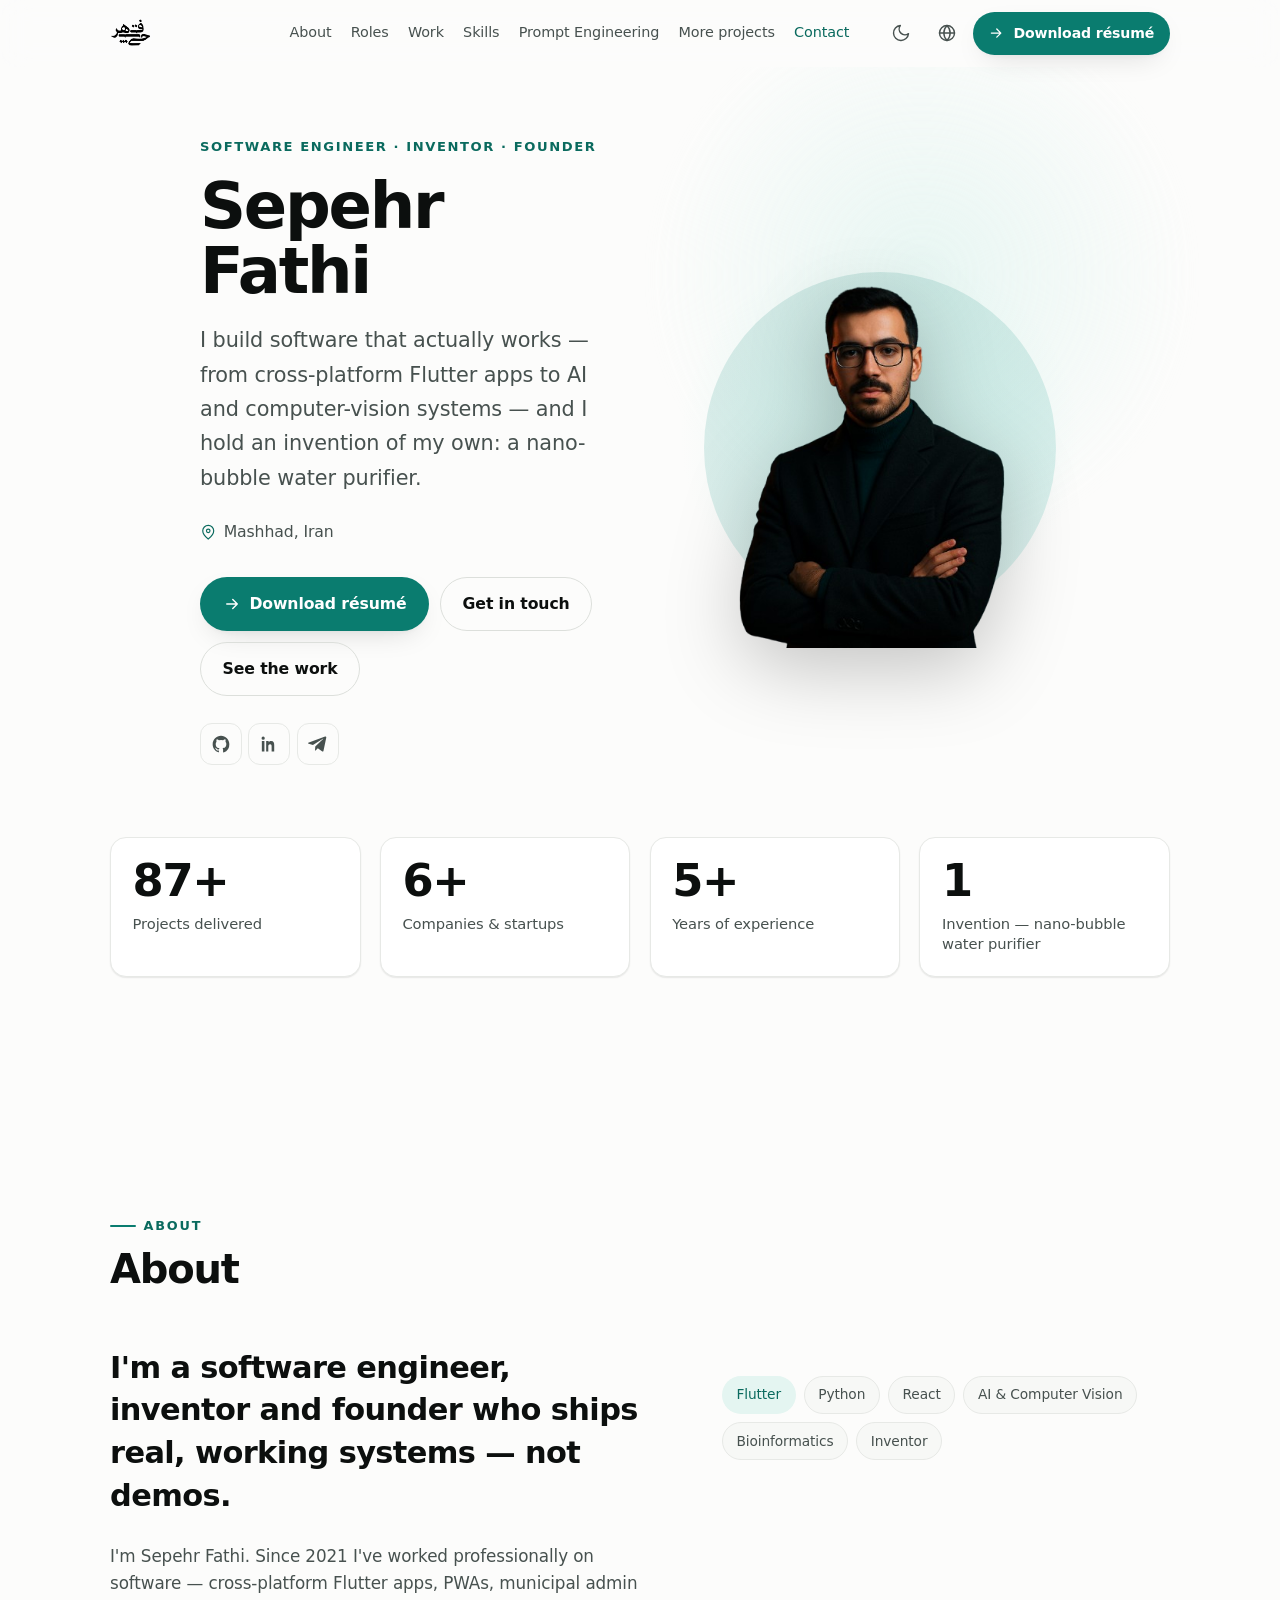
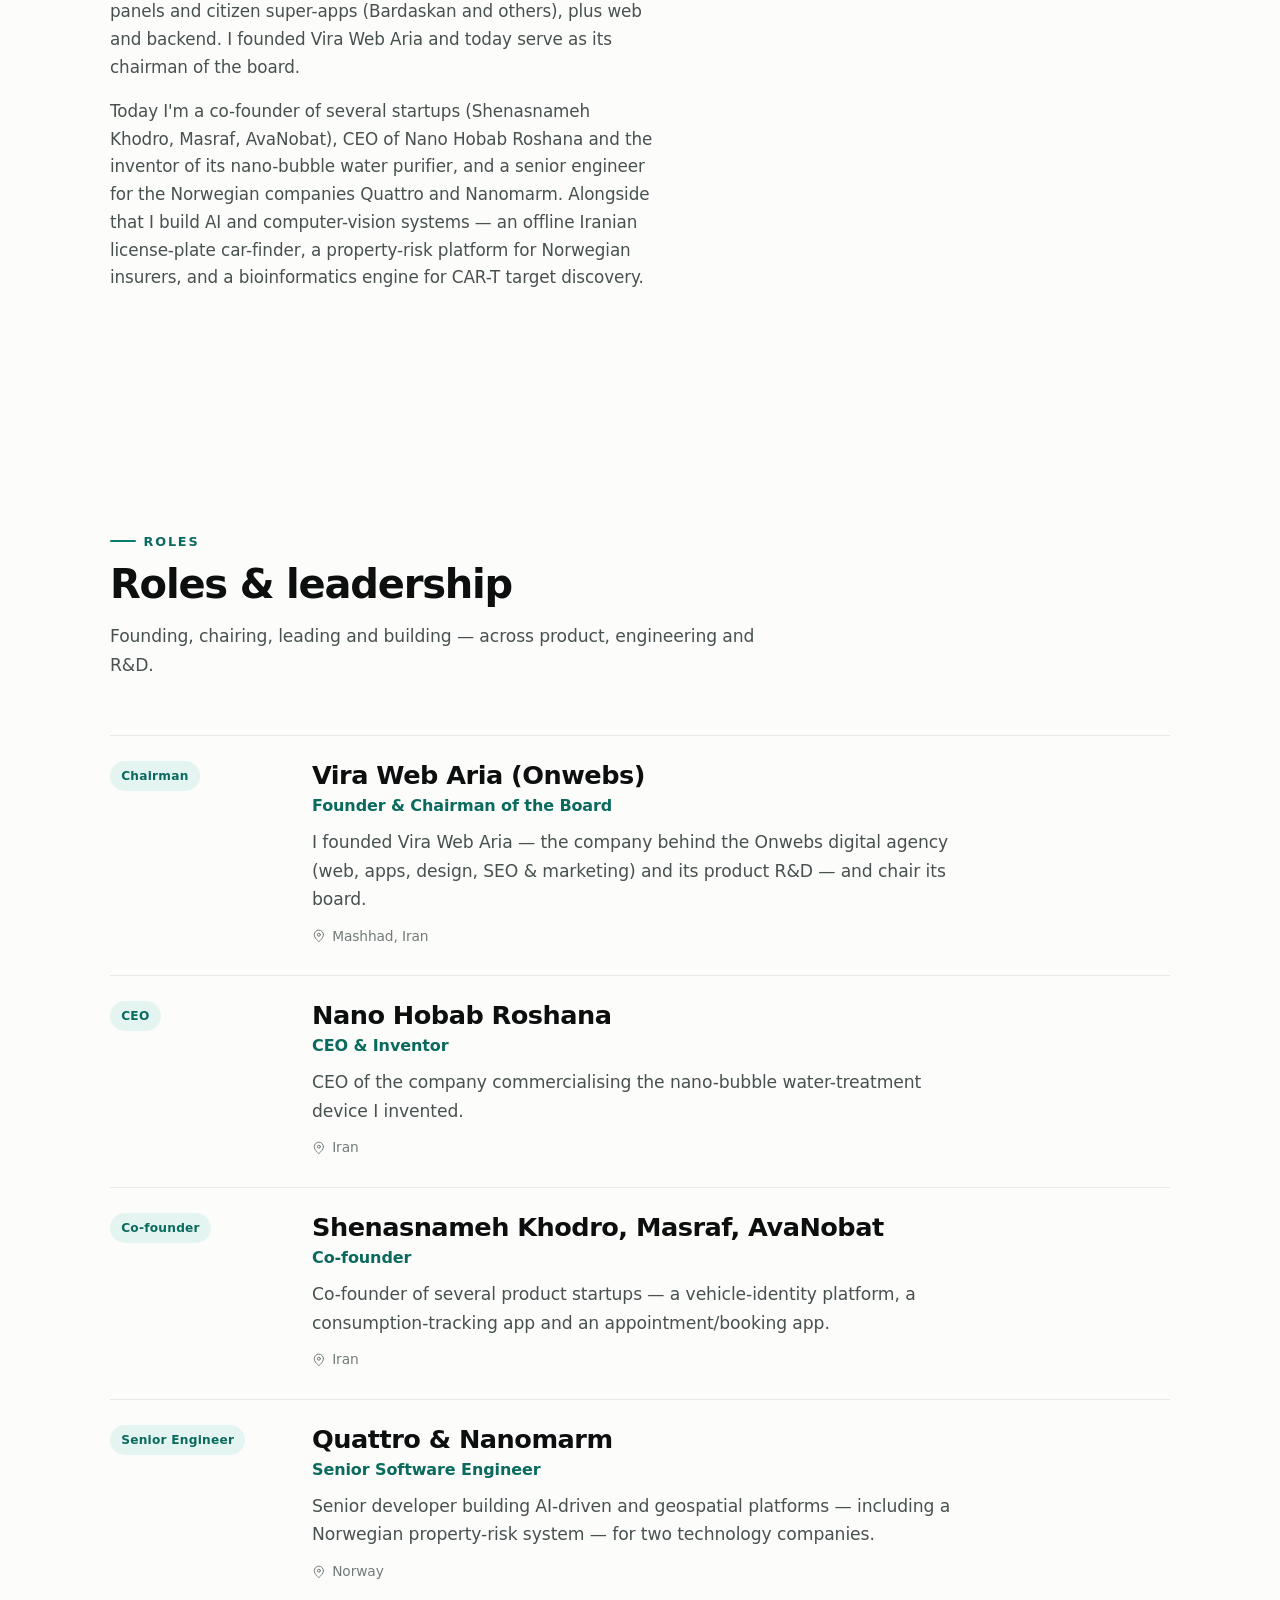
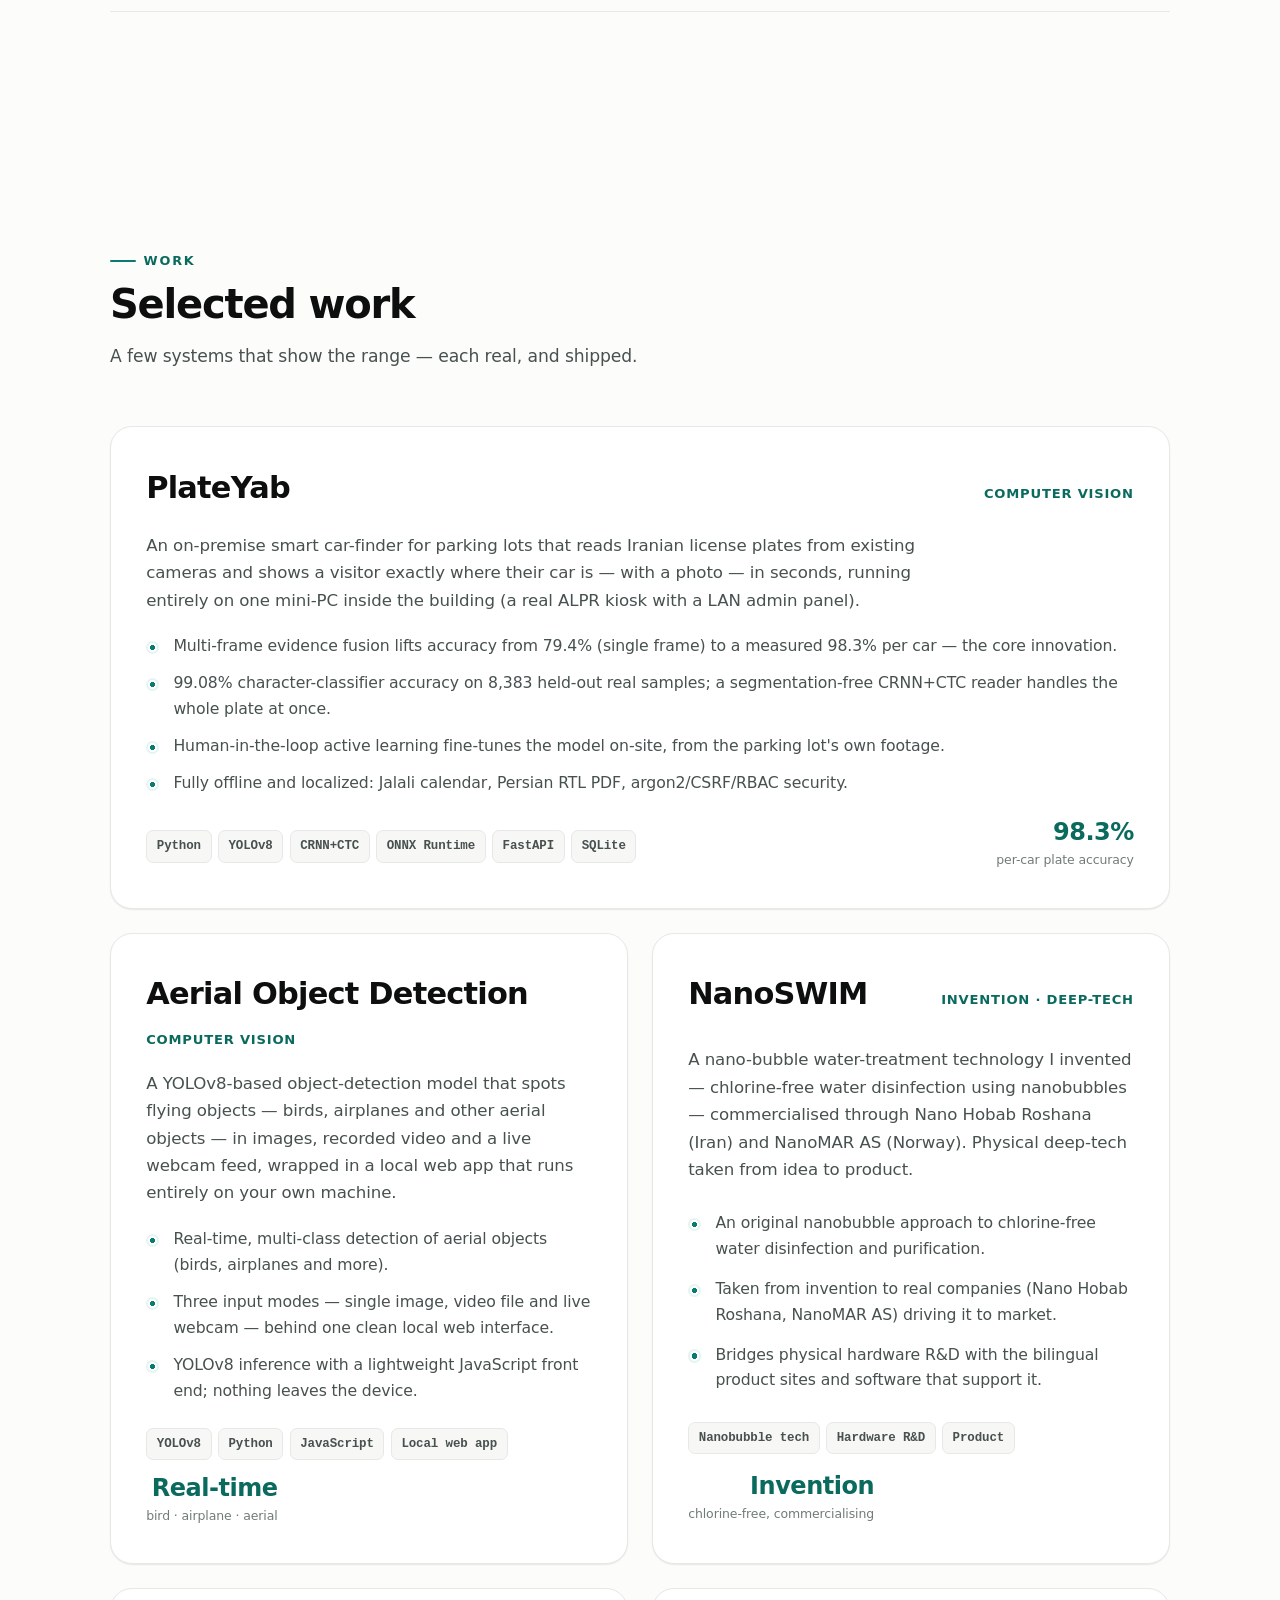
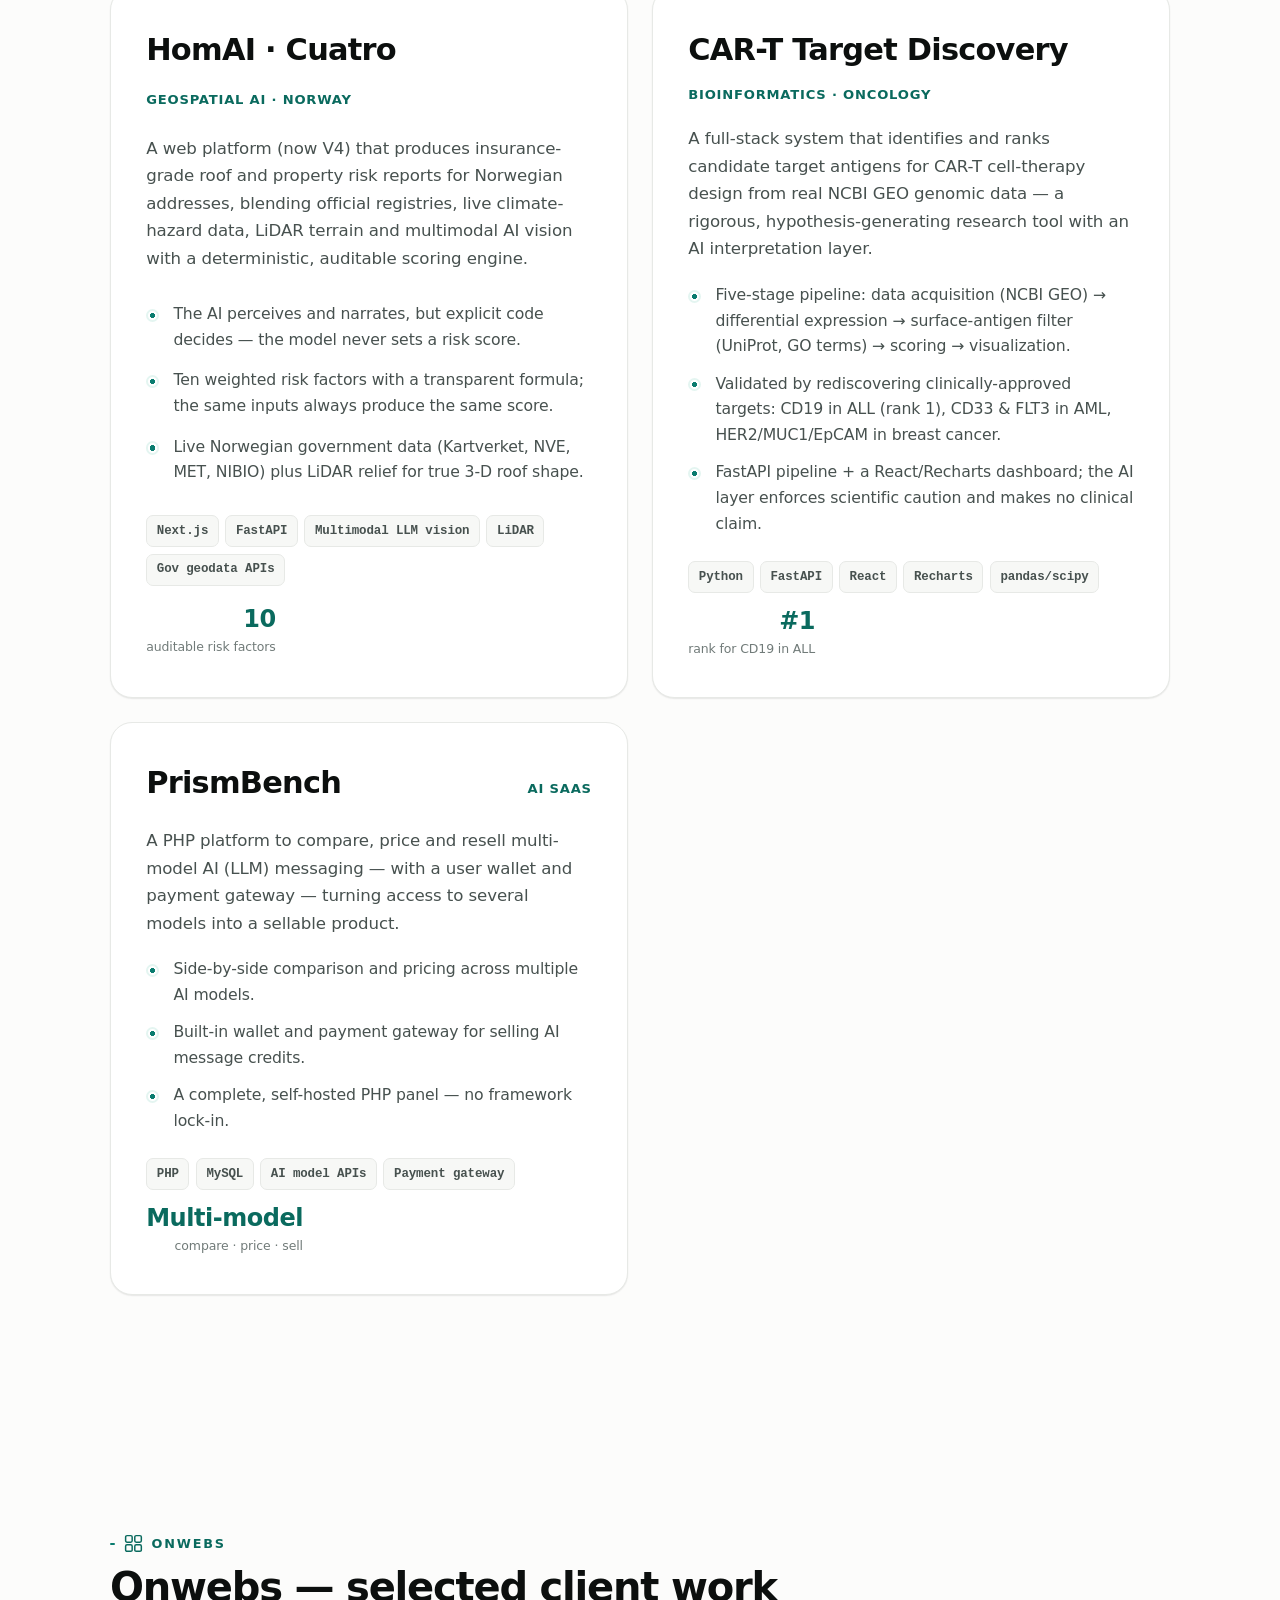
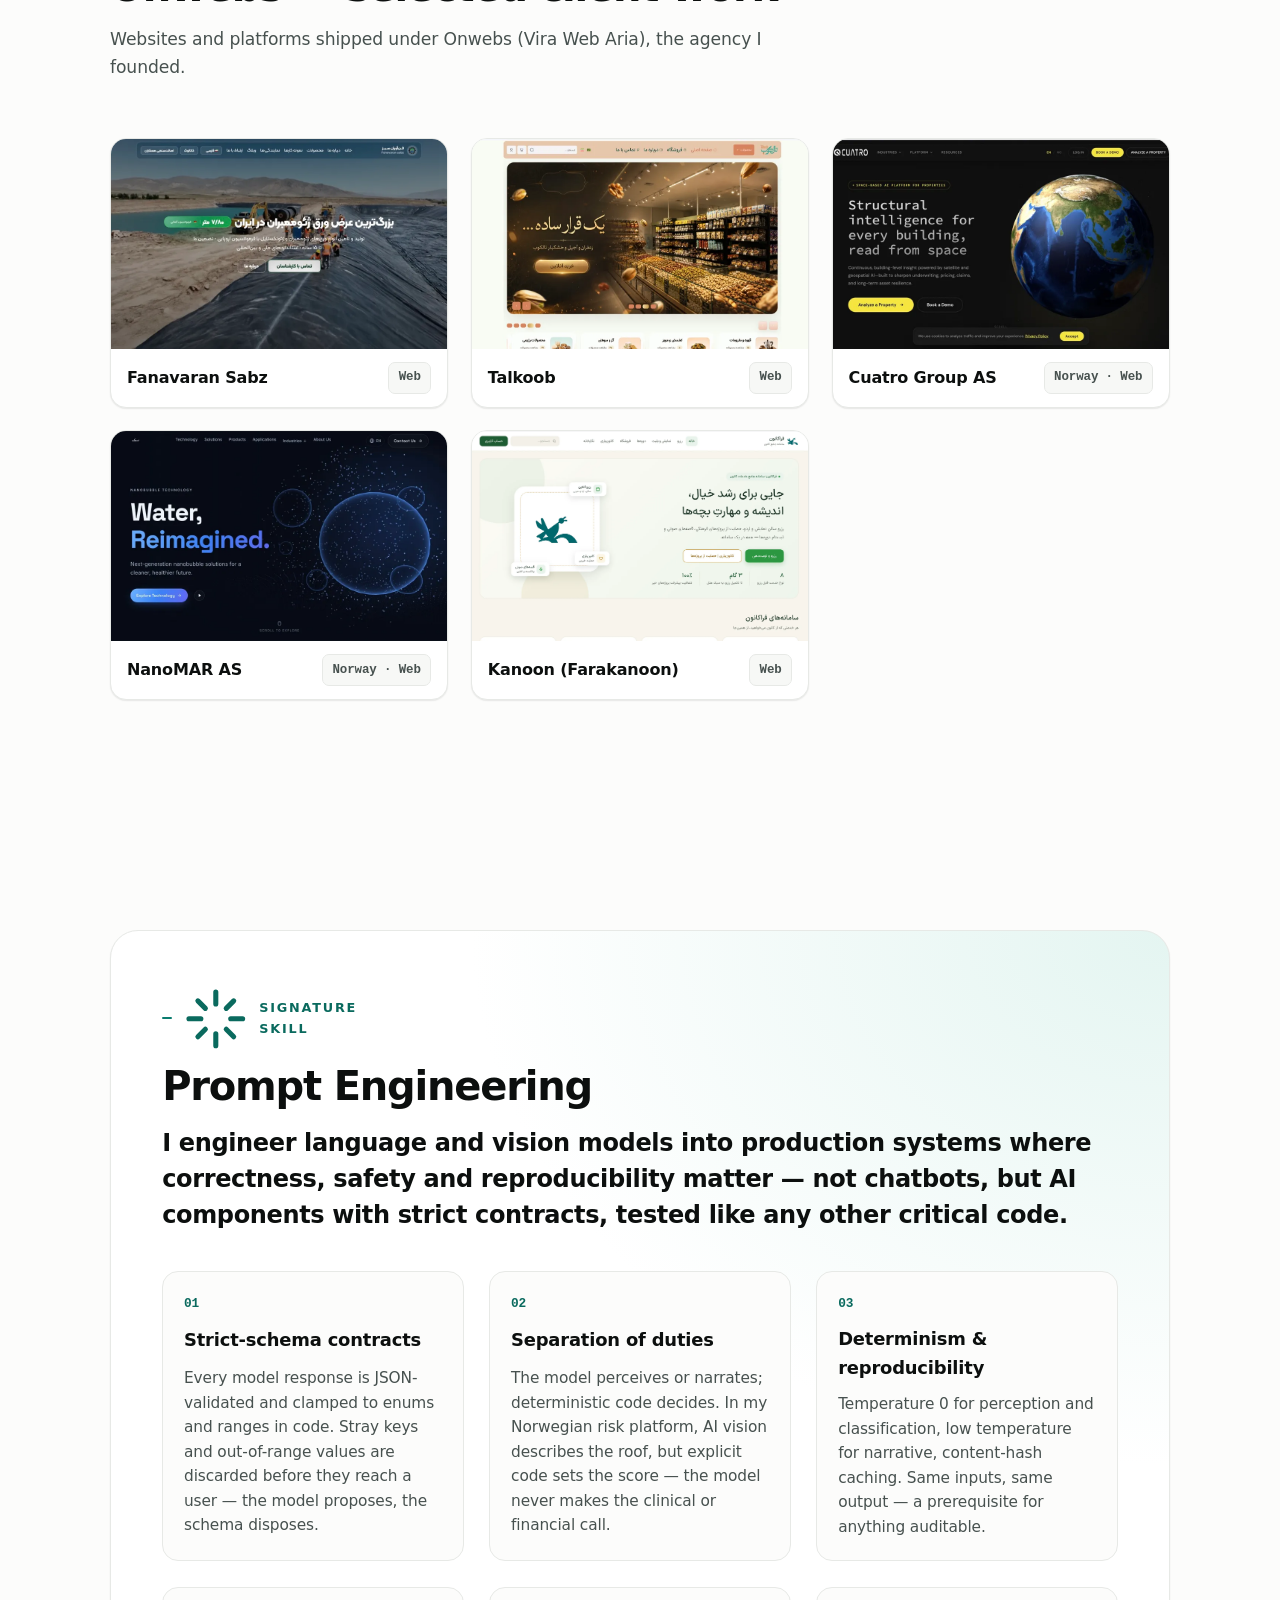
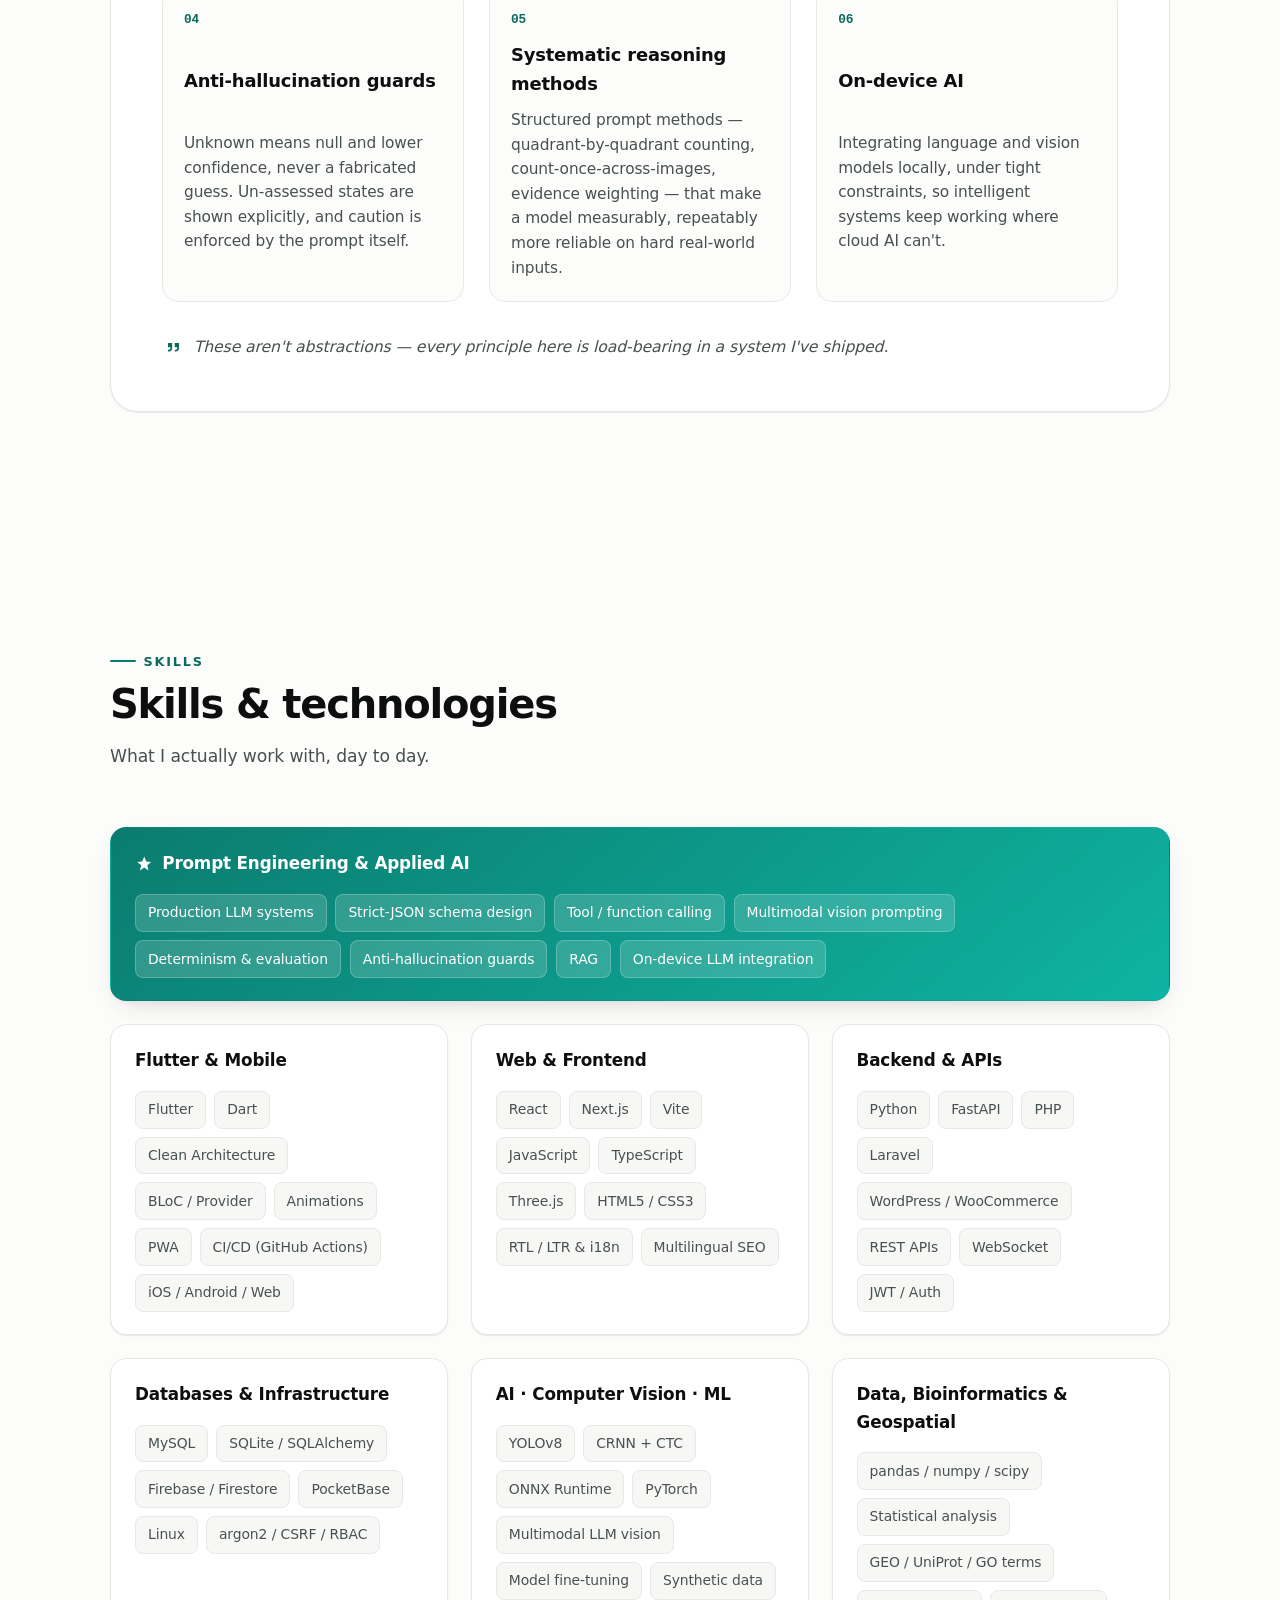
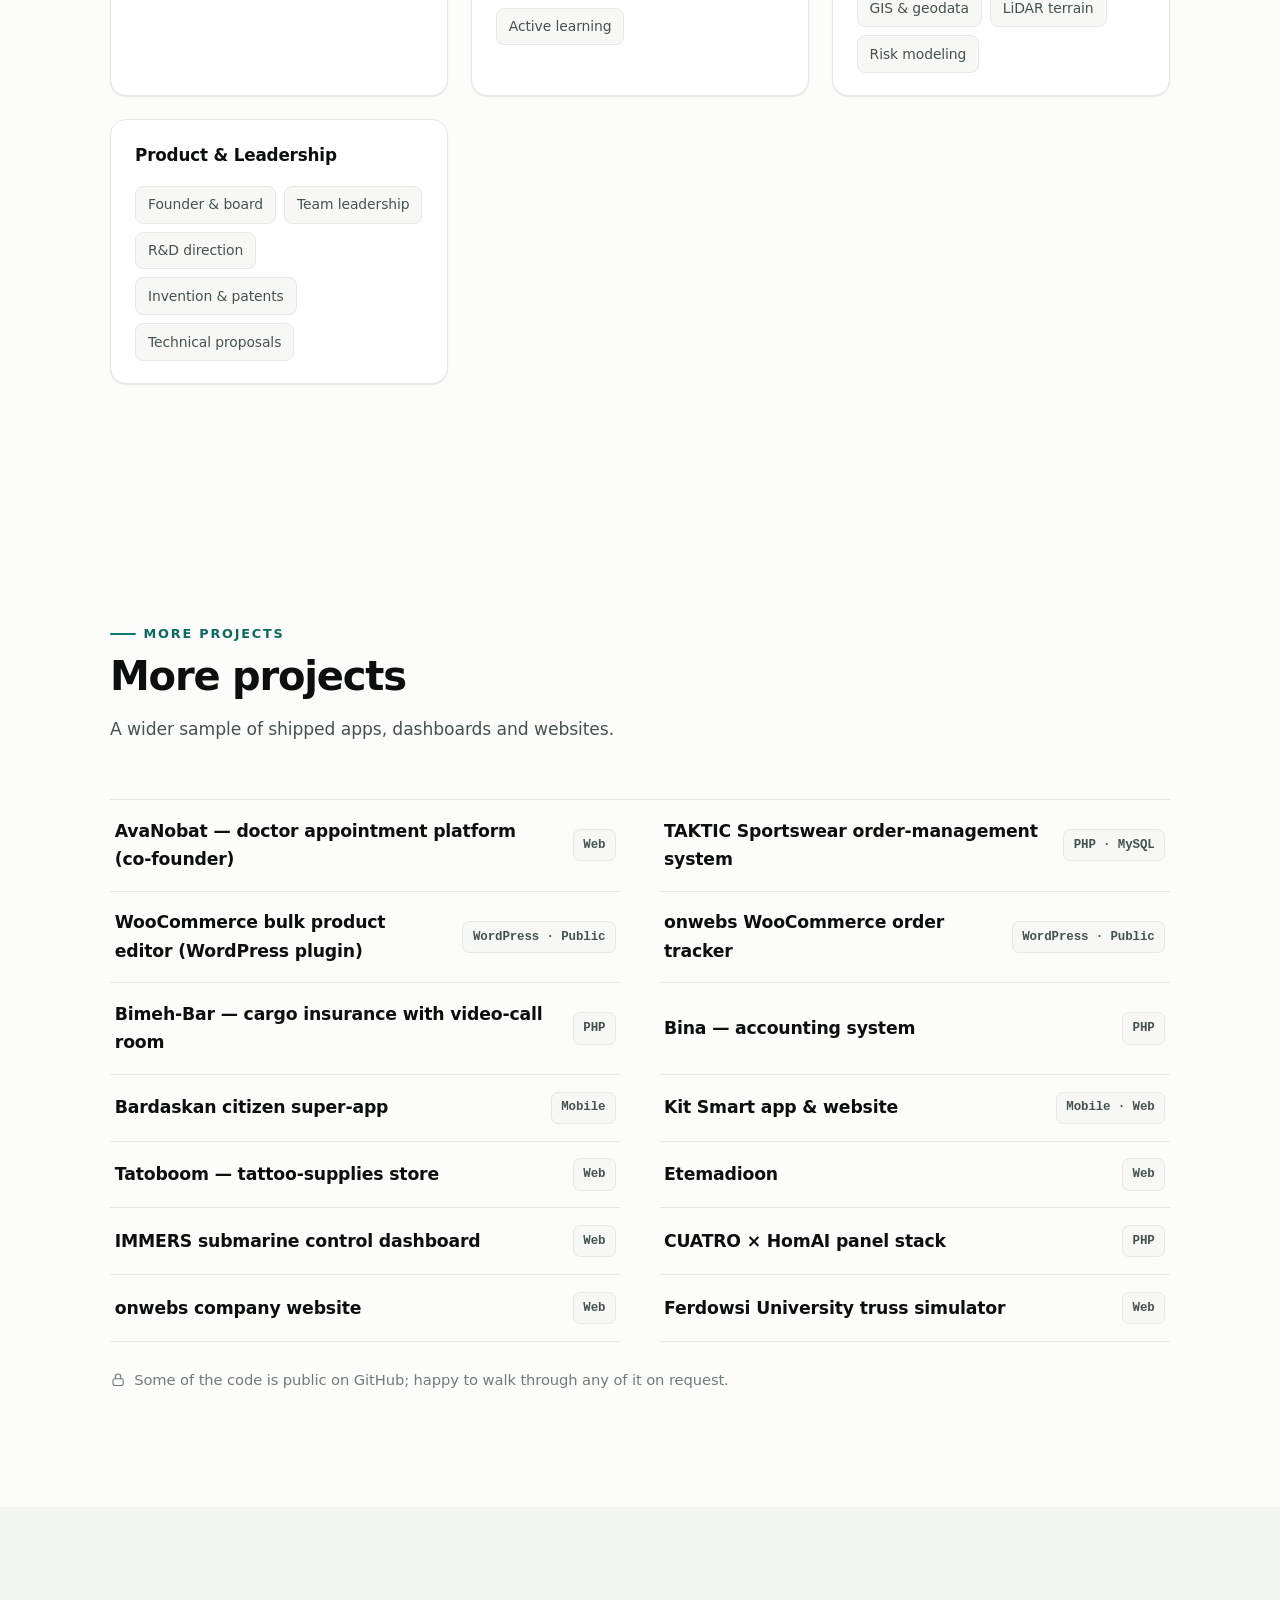
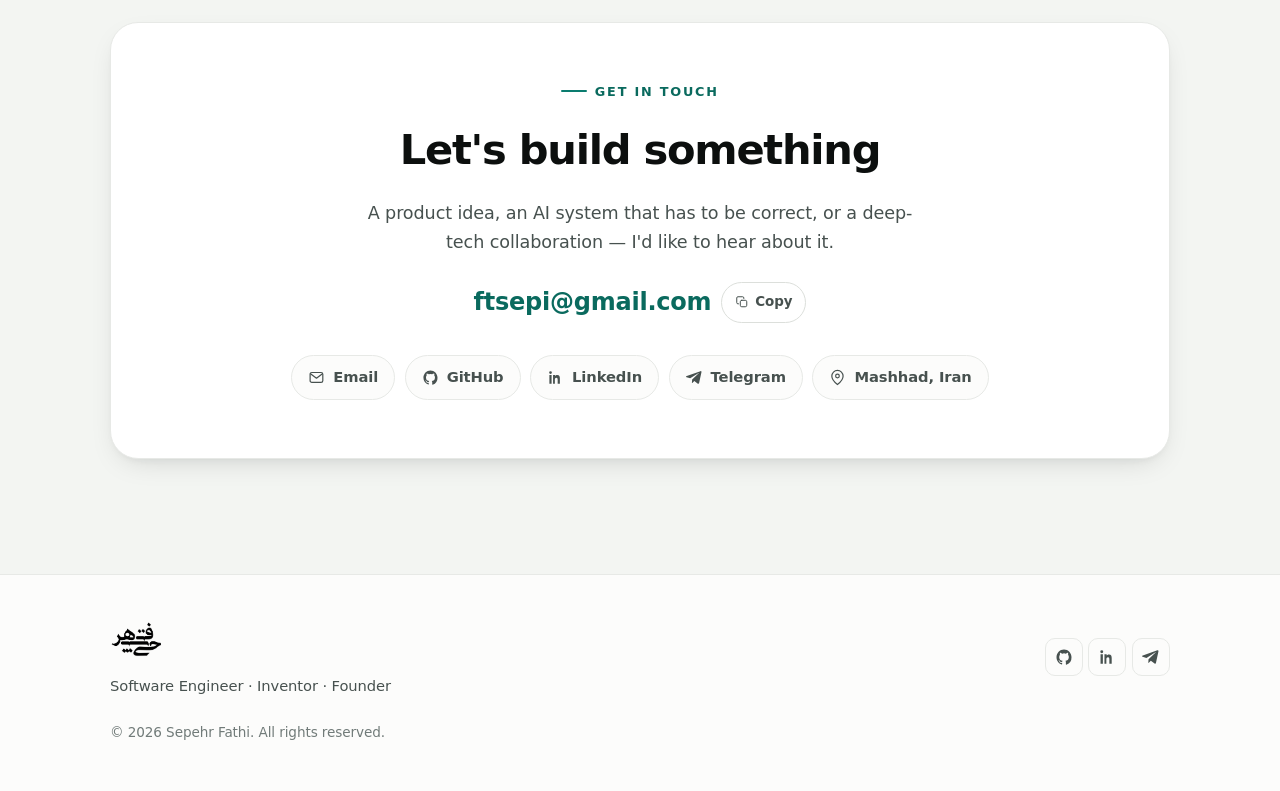
==== index.html @ 14e9086c "Sepehr Fathi — multilingual portfolio website Minimal, single-brand, fully self-contained personal p" ====
<!doctype html>
<html lang="fa" dir="rtl">
<head>
  <meta charset="utf-8" />
  <meta name="viewport" content="width=device-width, initial-scale=1" />
  <title>Sepehr Fathi — Deep-Tech Founder & Senior Software Engineer</title>
  <meta name="description" content="Sepehr Fathi — deep-tech founder & senior software engineer. Applied AI, computer vision, geospatial intelligence, bioinformatics. Offline-first, sovereign, honest engineering." />
  <link rel="canonical" href="https://sep.onwebs.dev/fa/" />
  <link rel="alternate" hreflang="fa" href="https://sep.onwebs.dev/fa/" />
  <link rel="alternate" hreflang="en" href="https://sep.onwebs.dev/en/" />
  <link rel="alternate" hreflang="ar" href="https://sep.onwebs.dev/ar/" />
  <link rel="alternate" hreflang="zh-Hans" href="https://sep.onwebs.dev/zh/" />
  <link rel="alternate" hreflang="ru" href="https://sep.onwebs.dev/ru/" />
  <link rel="alternate" hreflang="es" href="https://sep.onwebs.dev/es/" />
  <link rel="alternate" hreflang="nb-NO" href="https://sep.onwebs.dev/no/" />
  <link rel="alternate" hreflang="x-default" href="https://sep.onwebs.dev/fa/" />
  <link rel="icon" type="image/png" href="favicon.png" />
  <meta http-equiv="refresh" content="0; url=./fa/" />
  <style>body{font-family:system-ui,-apple-system,Segoe UI,Roboto,sans-serif;background:#fcfcfb;color:#0c0f0e;display:grid;place-items:center;min-height:100vh;margin:0;text-align:center;padding:2rem}@media(prefers-color-scheme:dark){body{background:#080a0a;color:#ecf1ef}}h1{font-size:1.4rem;font-weight:800;margin:0 0 .3rem}p{color:#717b79;margin:0 0 1.5rem}</style>
  <script>
    (function(){var m={"fa":"fa","en":"en","ar":"ar","zh":"zh","ru":"ru","es":"es","nb":"no"};var l=(navigator.language||"en").toLowerCase().split("-")[0];
    var t=m[l]||"fa";location.replace("./"+t+"/");})();
  </script>
</head>
<body>
  <h1>Sepehr Fathi</h1>
  <p>Deep-tech founder &amp; senior software engineer</p>
  <div><a href="./fa/" hreflang="fa" style="display:inline-block;margin:.3rem .5rem;padding:.5rem .9rem;border:1px solid #ccc;border-radius:999px;color:inherit;text-decoration:none">فارسی</a><a href="./en/" hreflang="en" style="display:inline-block;margin:.3rem .5rem;padding:.5rem .9rem;border:1px solid #ccc;border-radius:999px;color:inherit;text-decoration:none">English</a><a href="./ar/" hreflang="ar" style="display:inline-block;margin:.3rem .5rem;padding:.5rem .9rem;border:1px solid #ccc;border-radius:999px;color:inherit;text-decoration:none">العربية</a><a href="./zh/" hreflang="zh-Hans" style="display:inline-block;margin:.3rem .5rem;padding:.5rem .9rem;border:1px solid #ccc;border-radius:999px;color:inherit;text-decoration:none">简体中文</a><a href="./ru/" hreflang="ru" style="display:inline-block;margin:.3rem .5rem;padding:.5rem .9rem;border:1px solid #ccc;border-radius:999px;color:inherit;text-decoration:none">Русский</a><a href="./es/" hreflang="es" style="display:inline-block;margin:.3rem .5rem;padding:.5rem .9rem;border:1px solid #ccc;border-radius:999px;color:inherit;text-decoration:none">Español</a><a href="./no/" hreflang="nb-NO" style="display:inline-block;margin:.3rem .5rem;padding:.5rem .9rem;border:1px solid #ccc;border-radius:999px;color:inherit;text-decoration:none">Norsk</a></div>
</body>
</html>
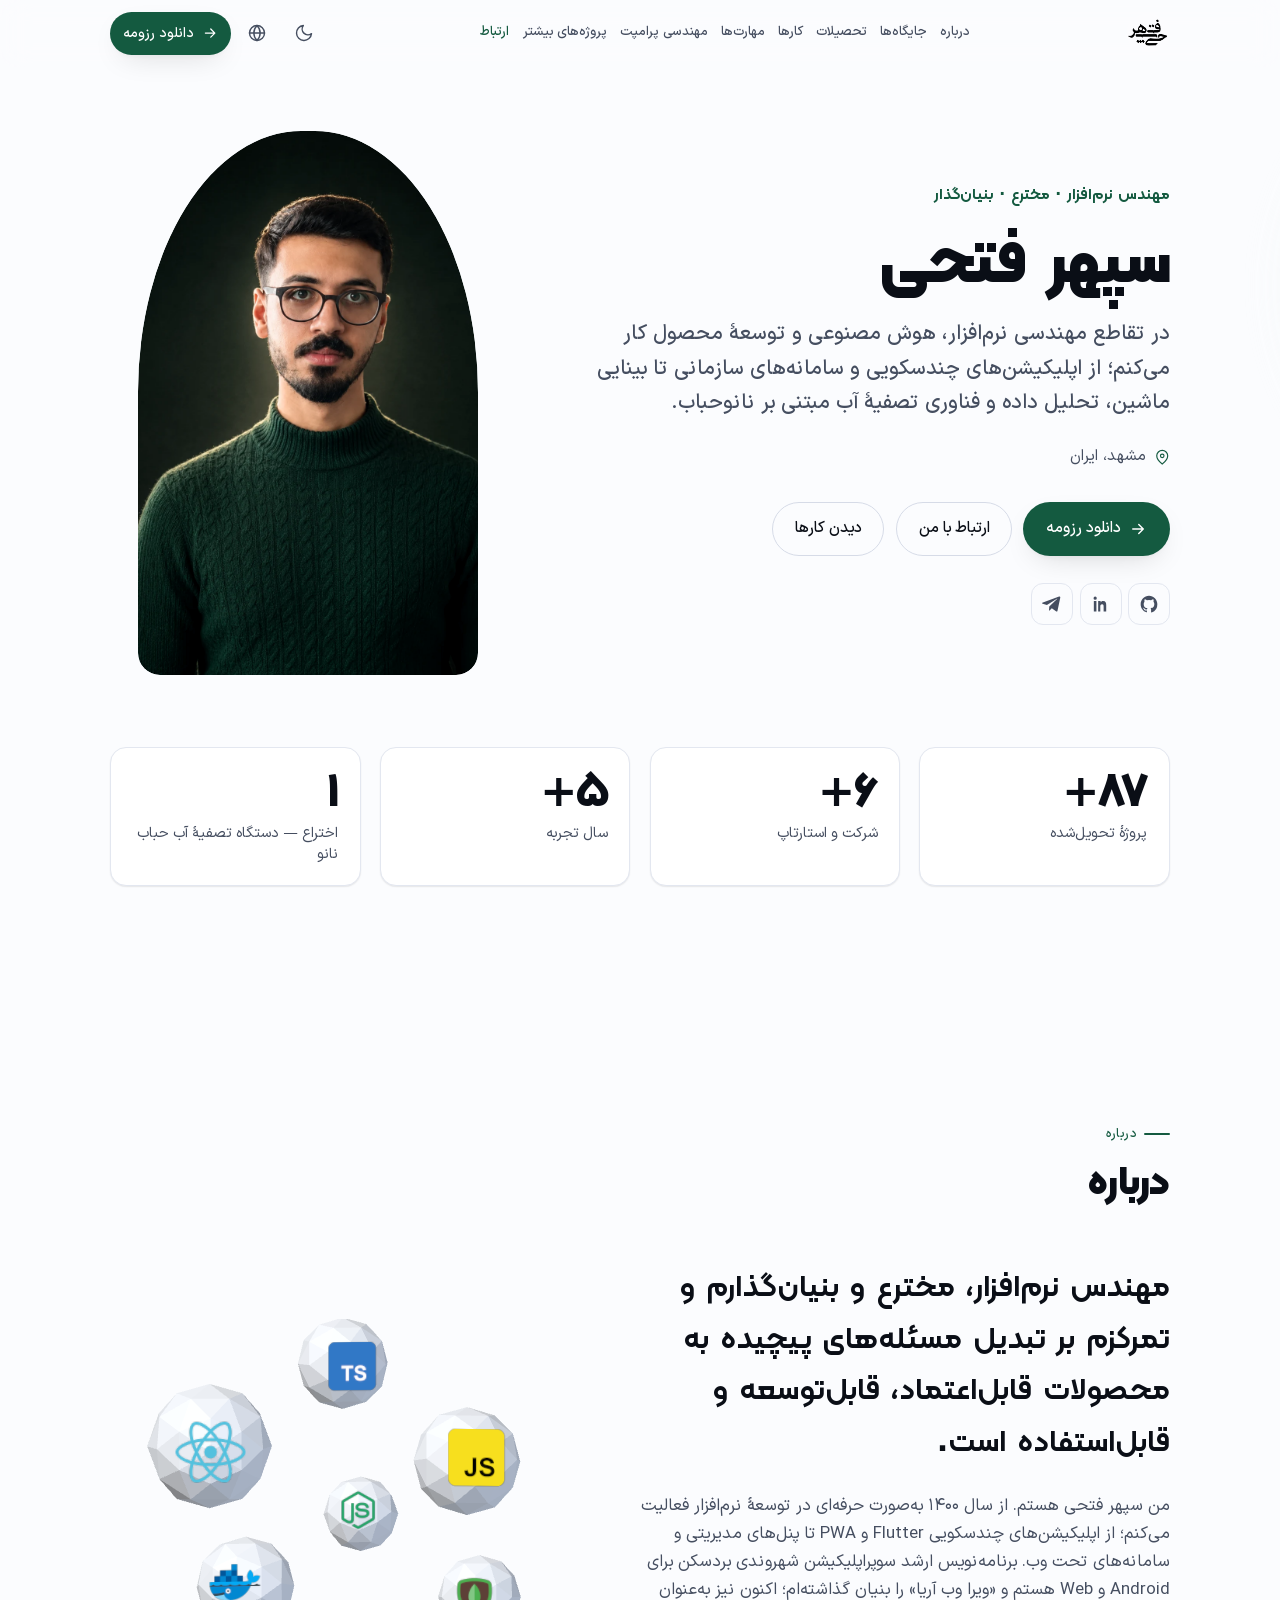
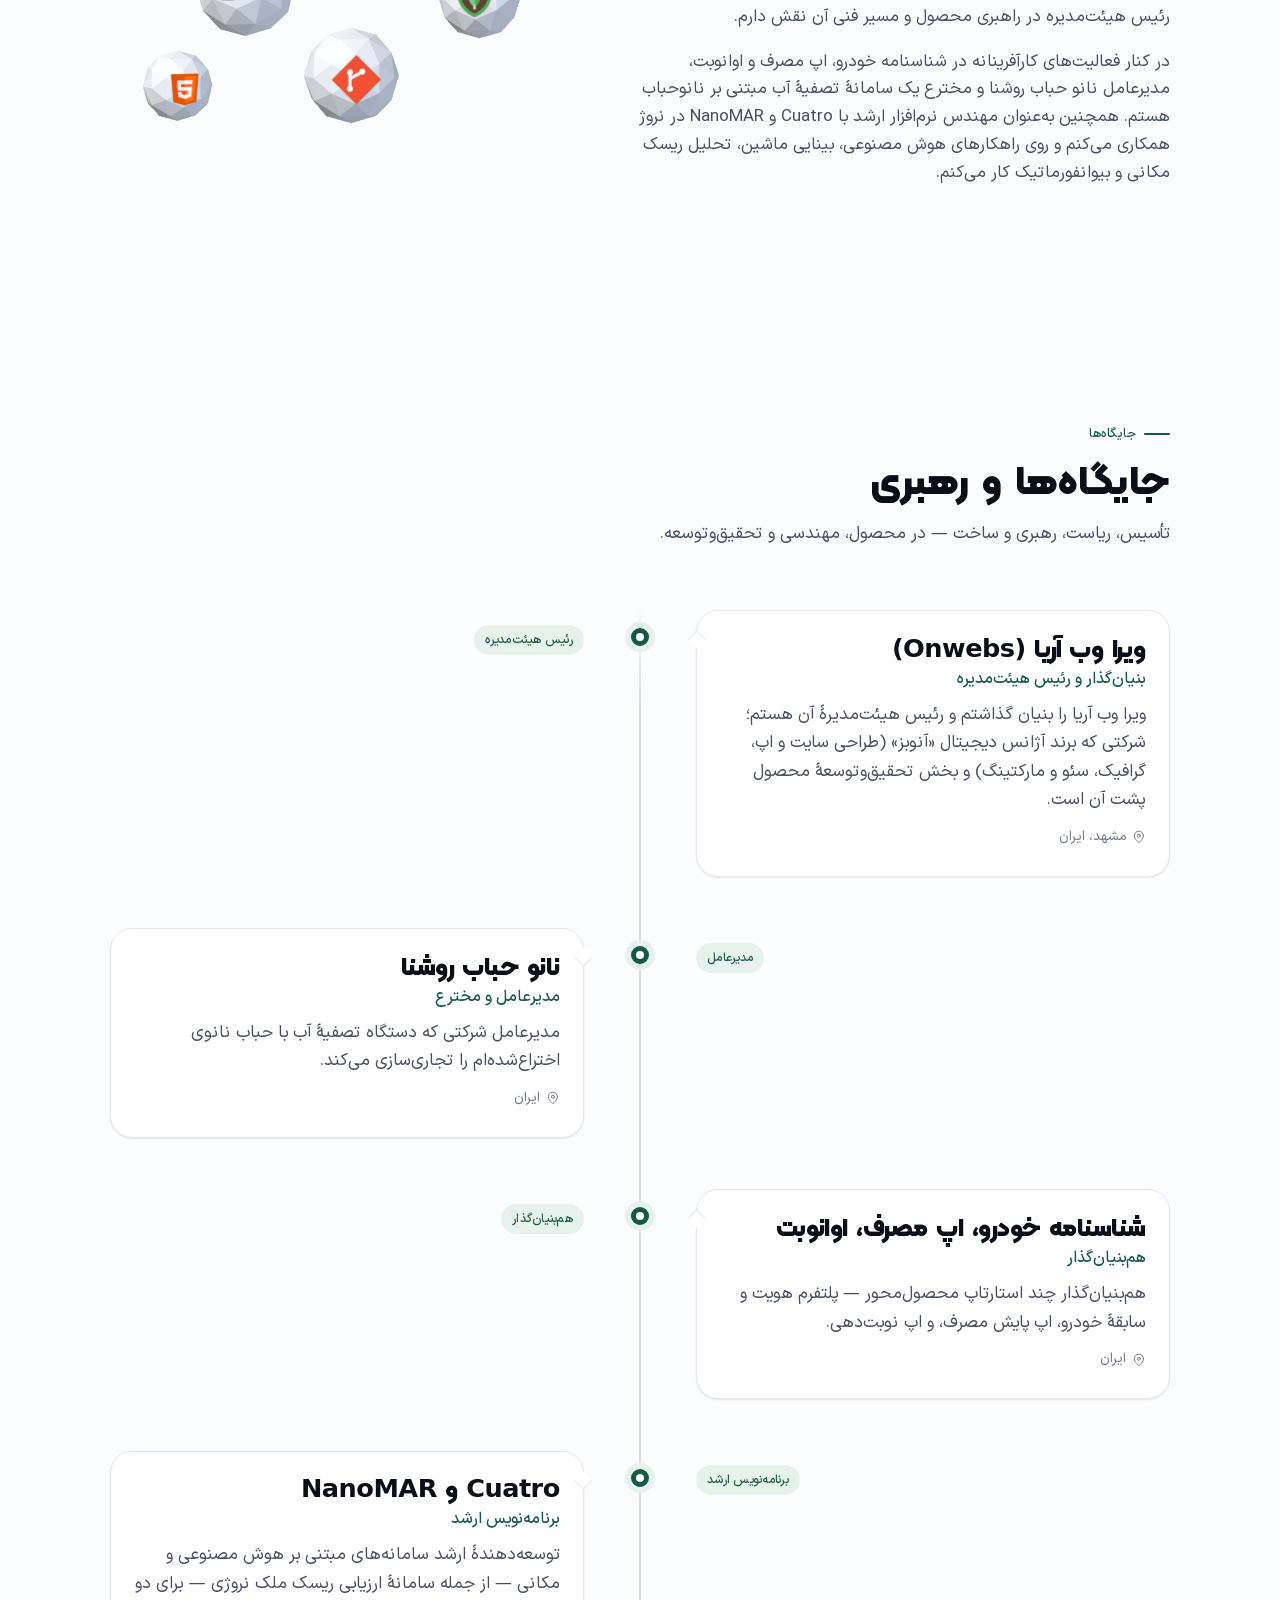
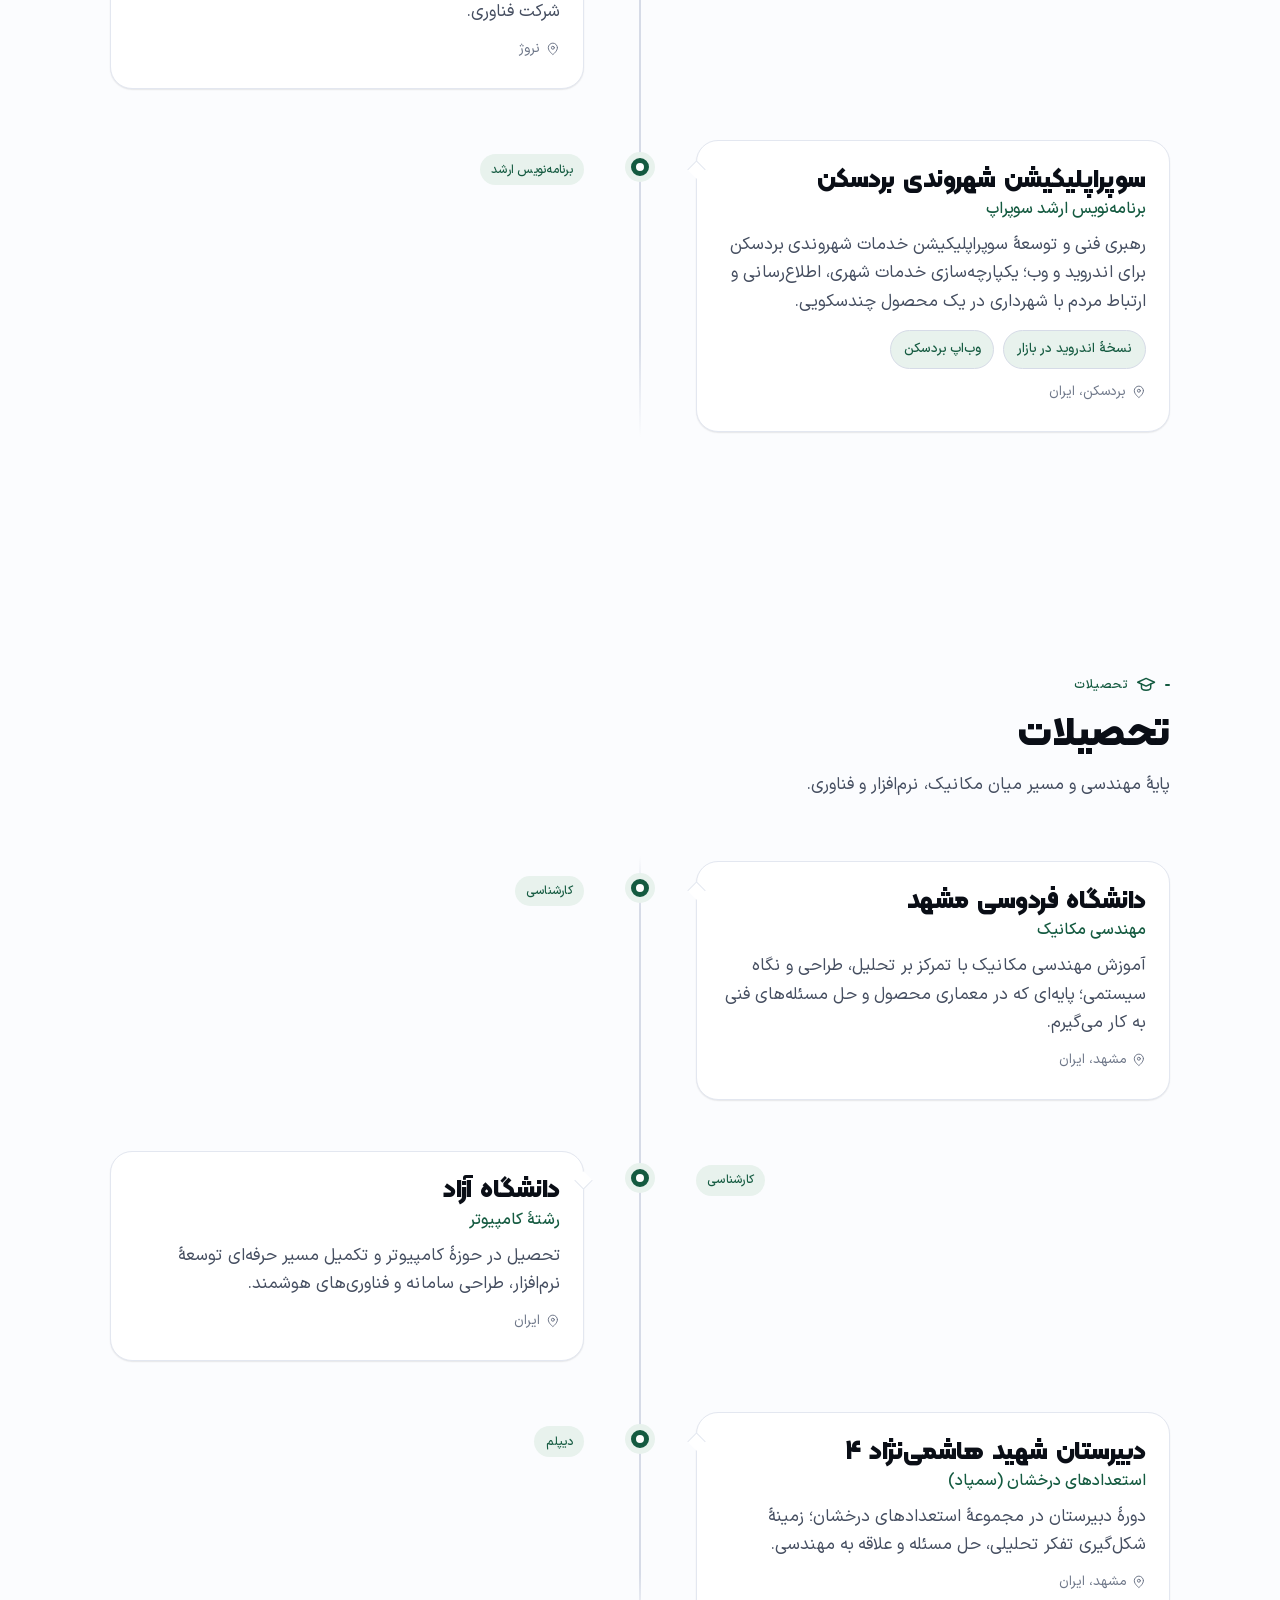
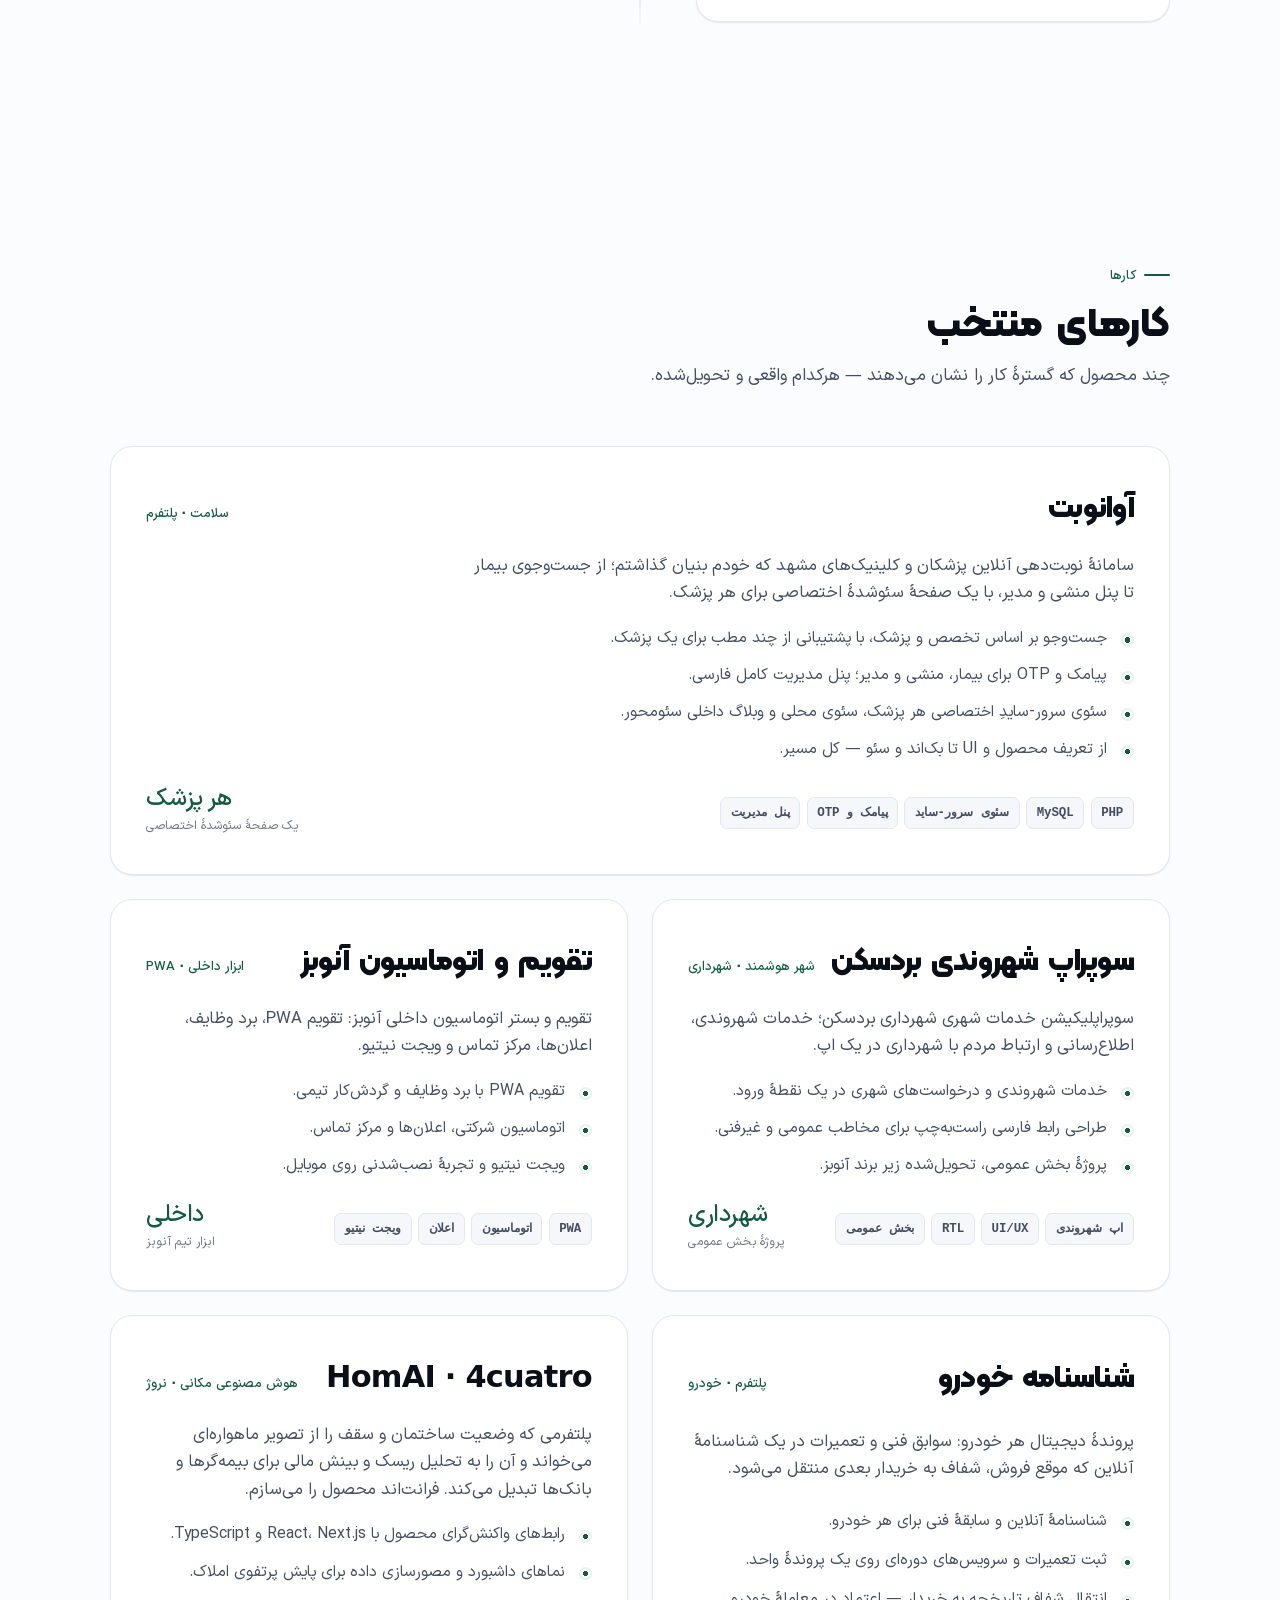
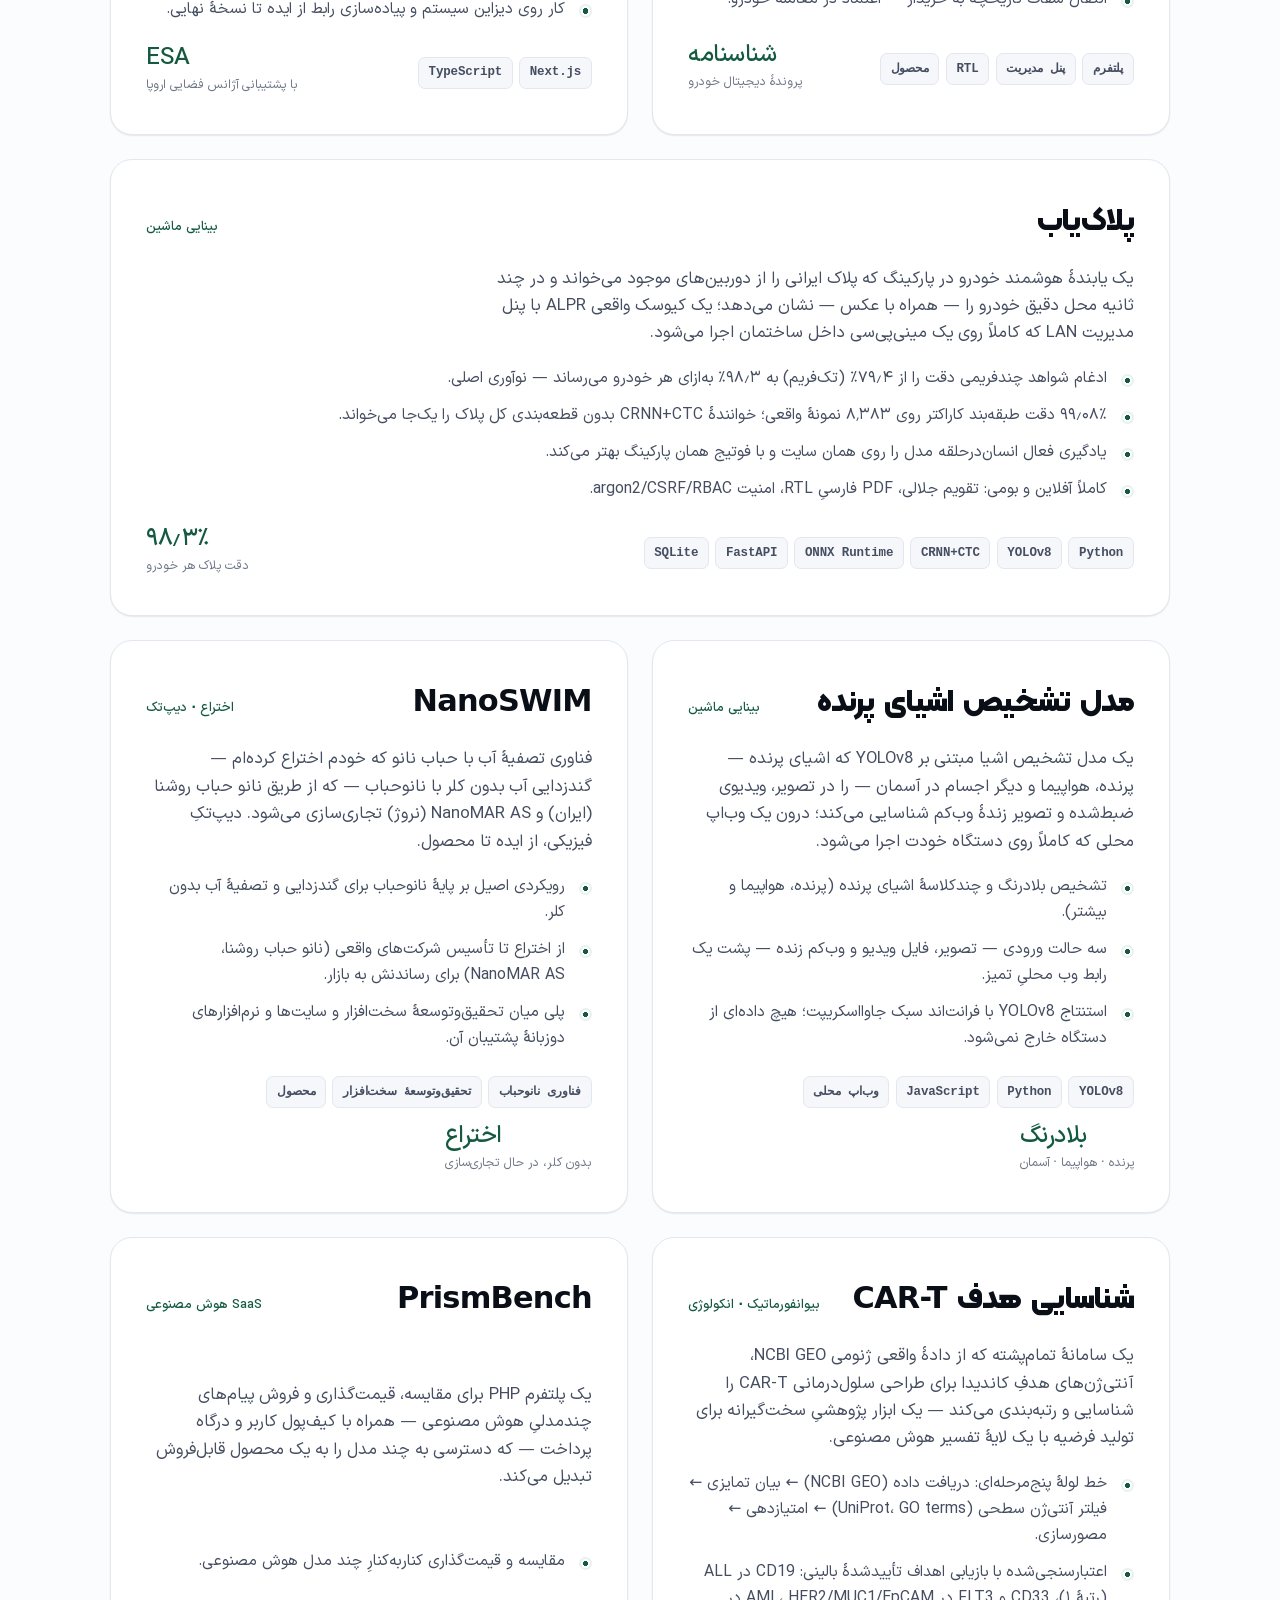
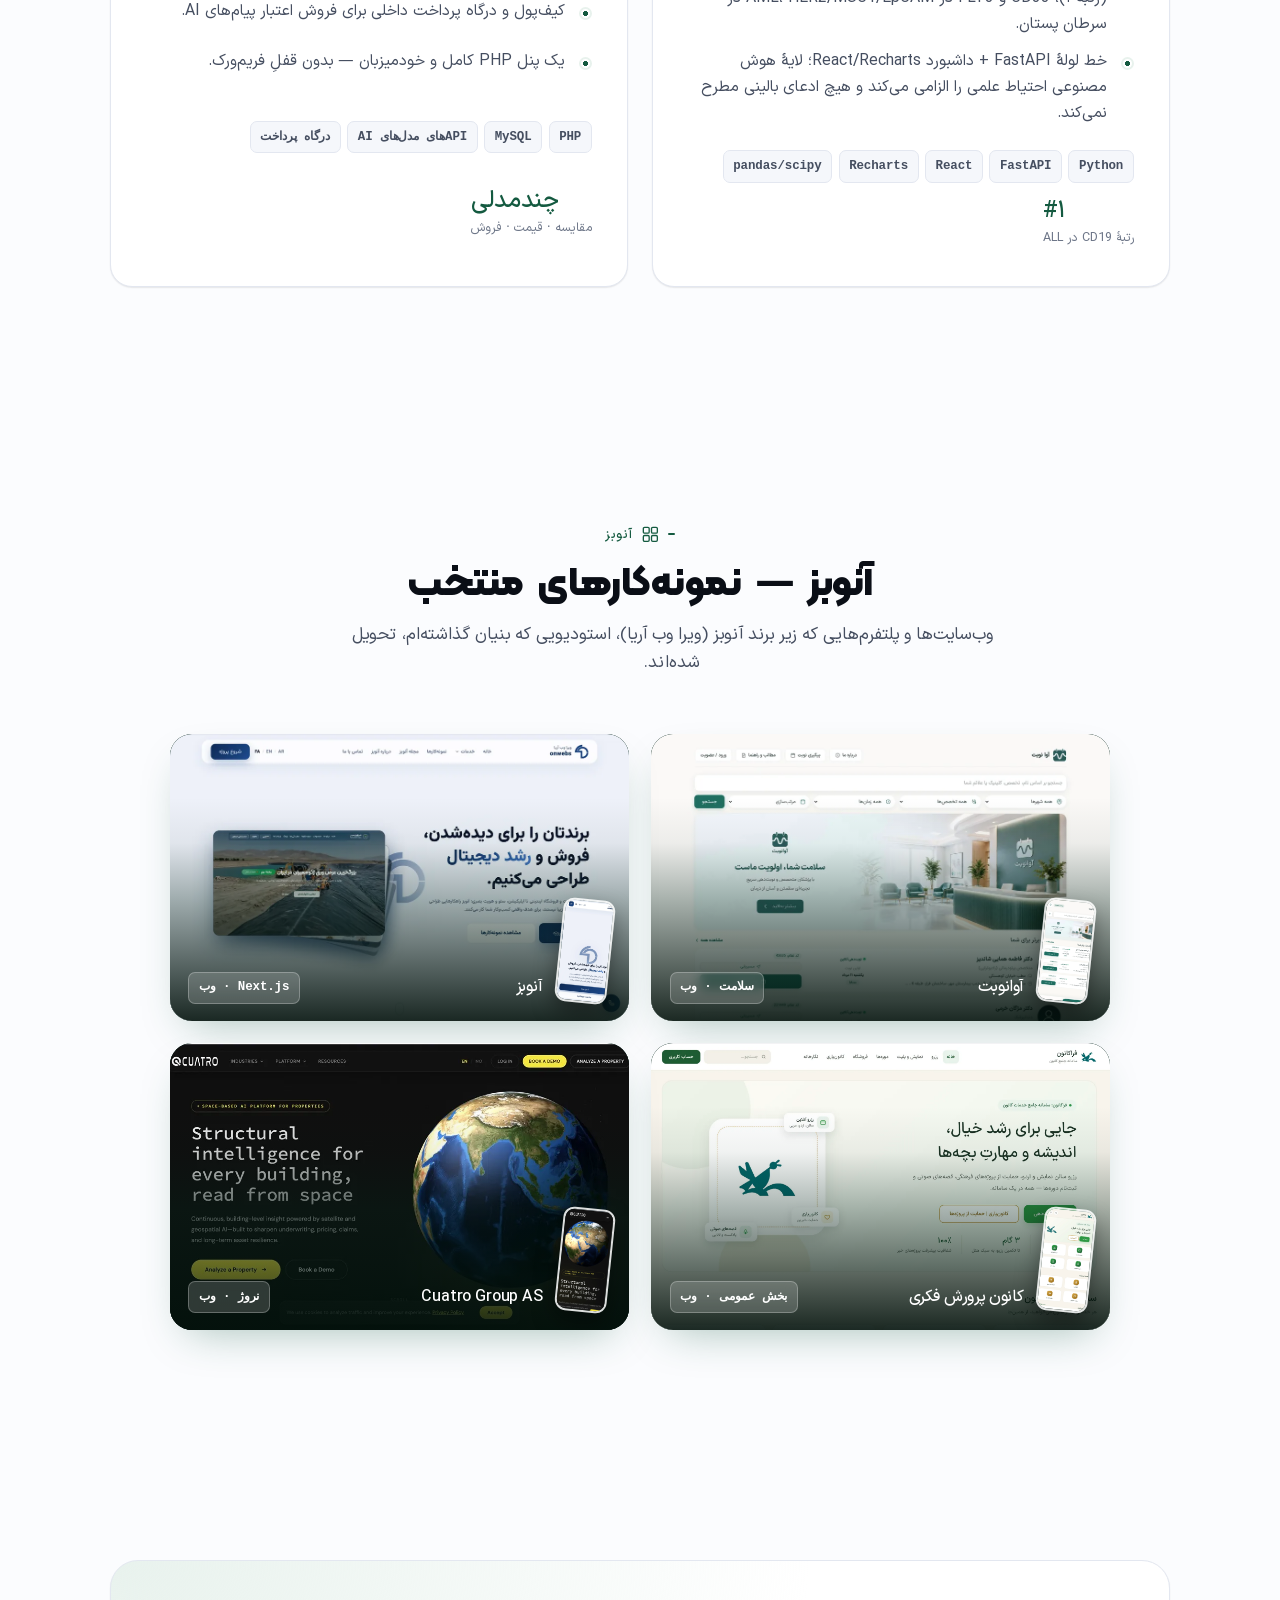
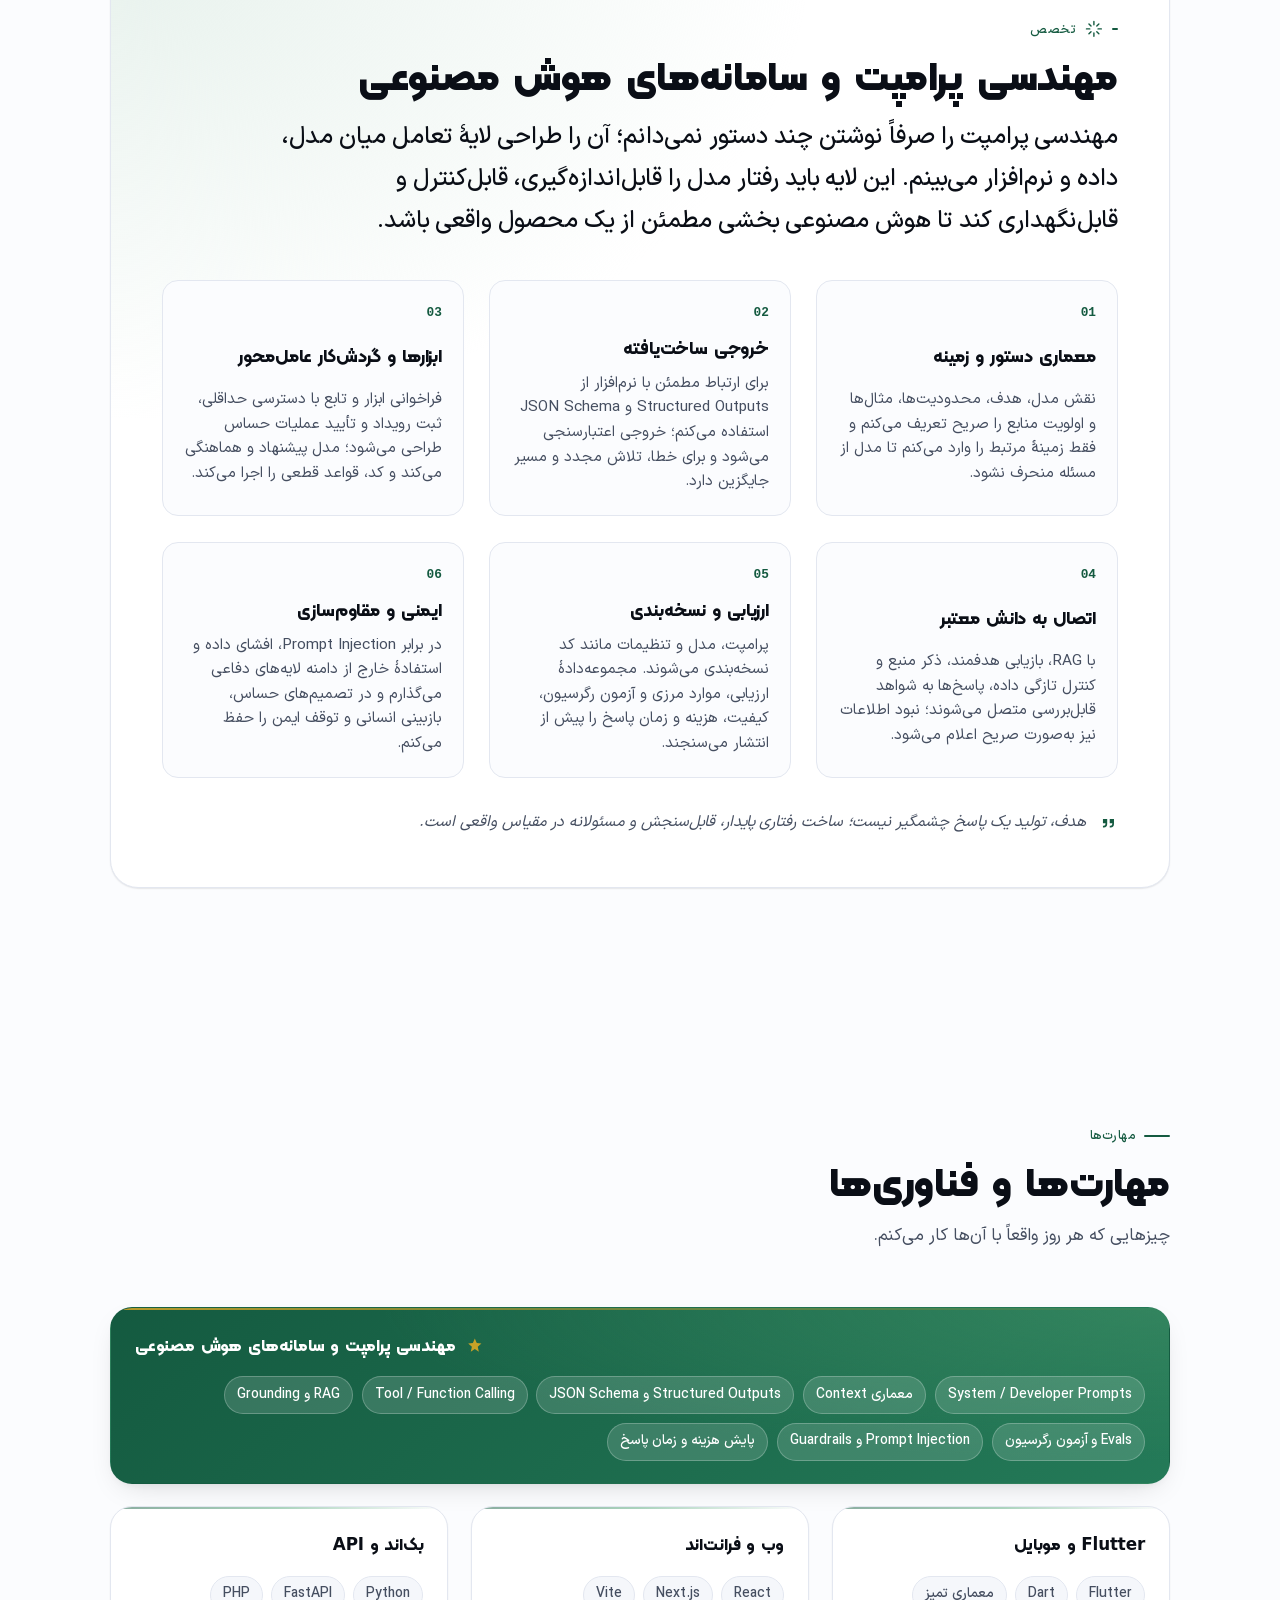
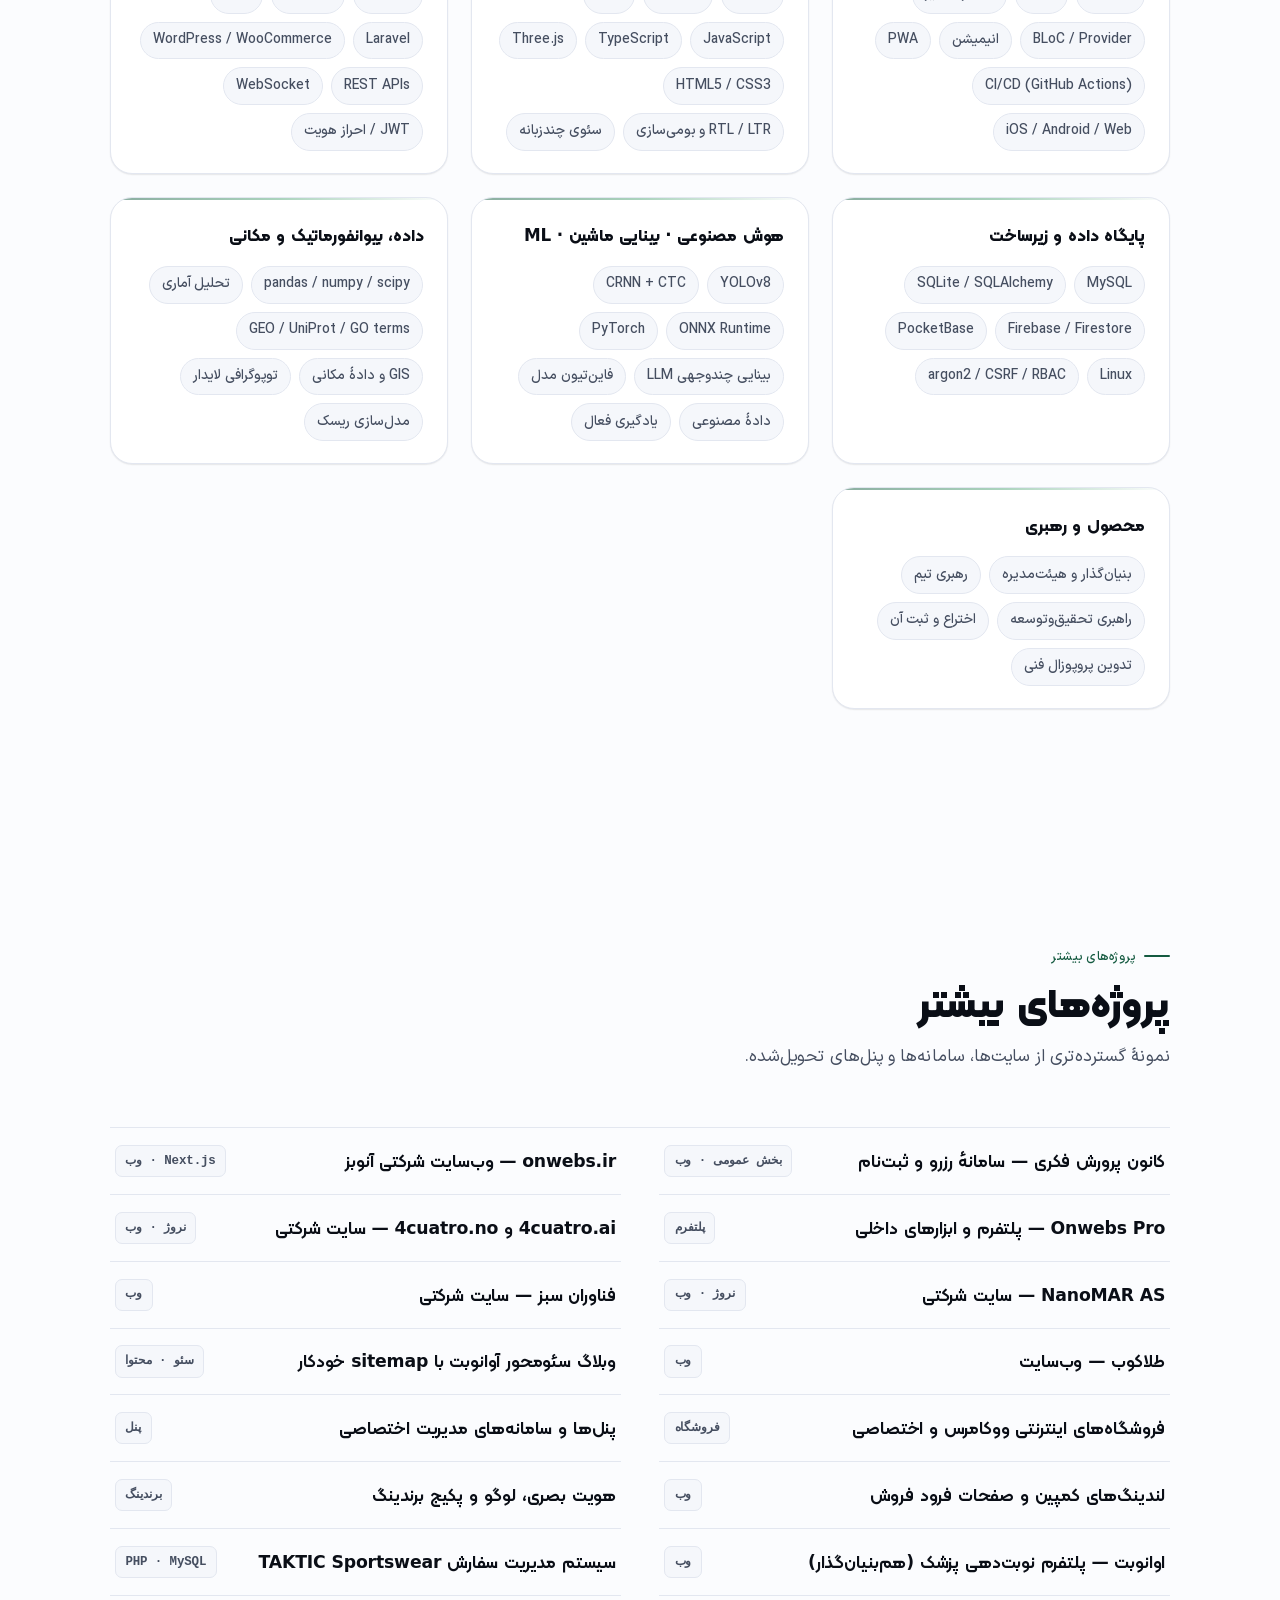
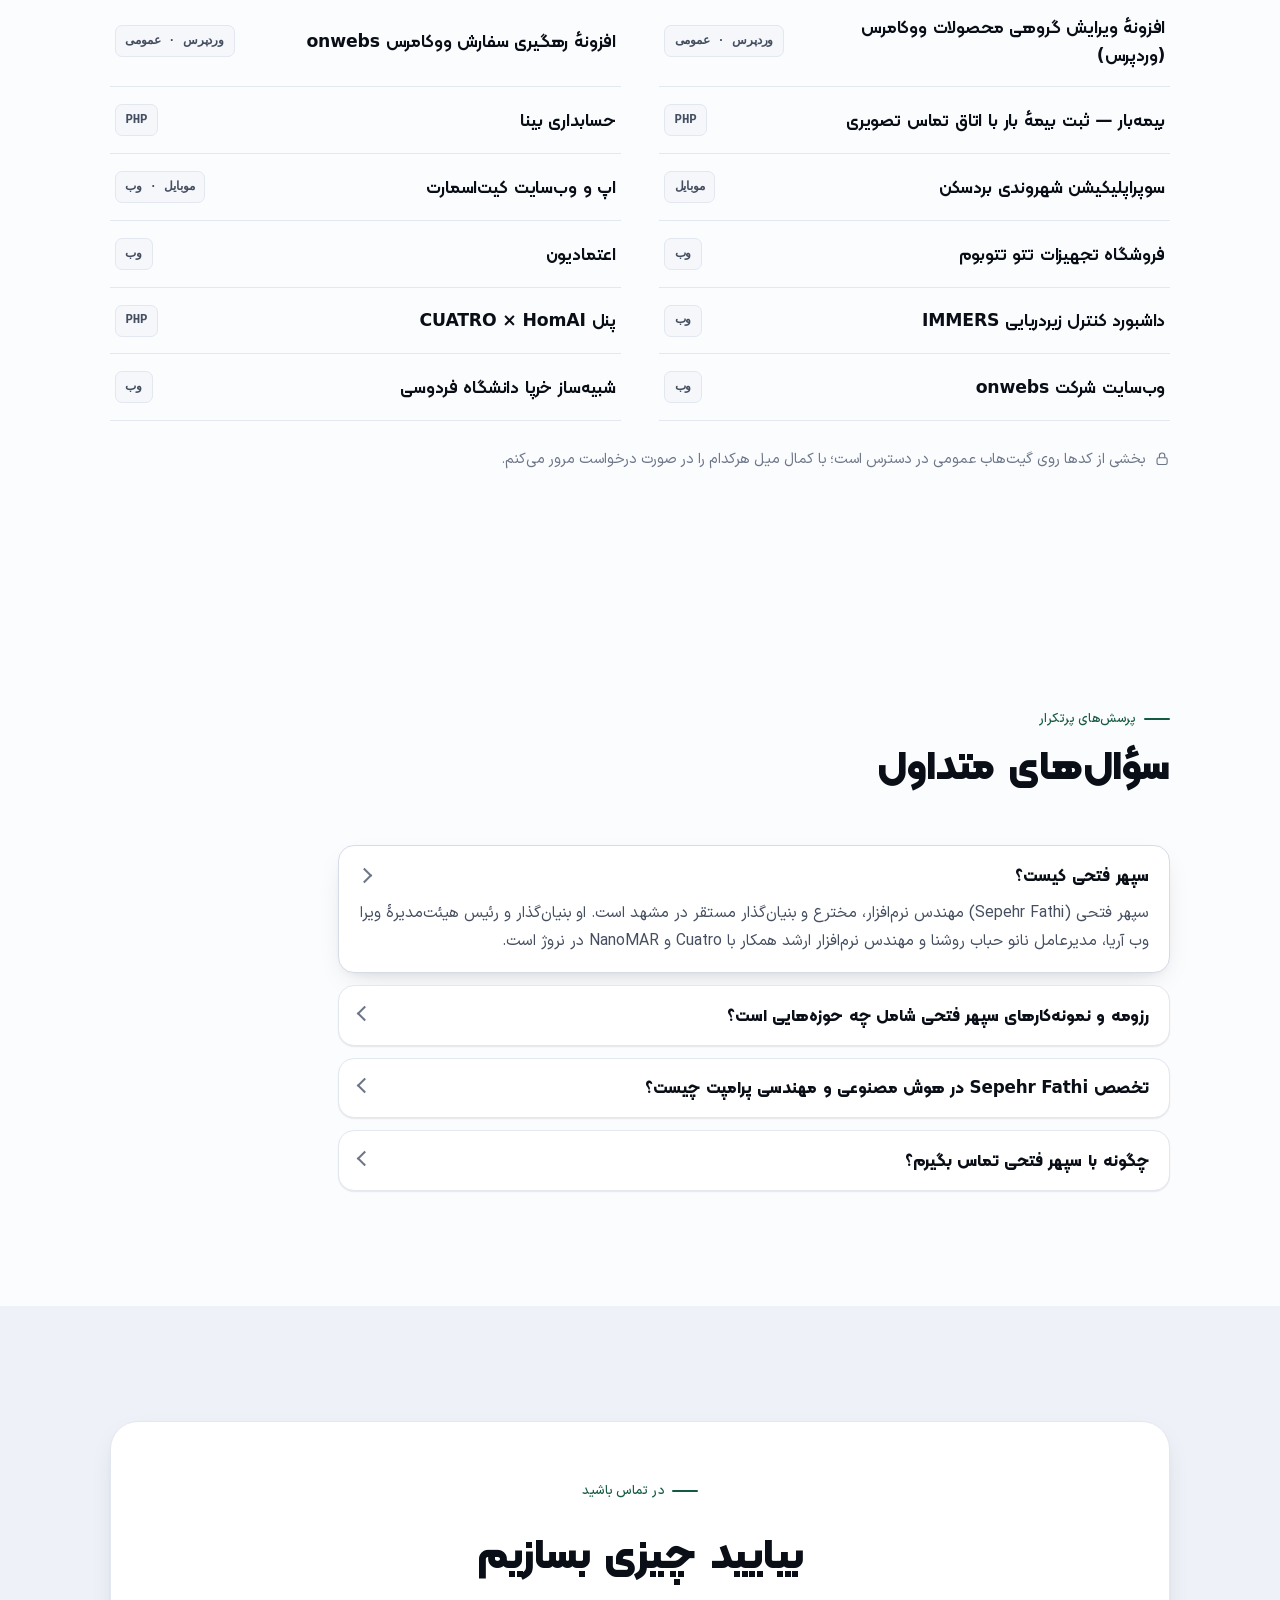
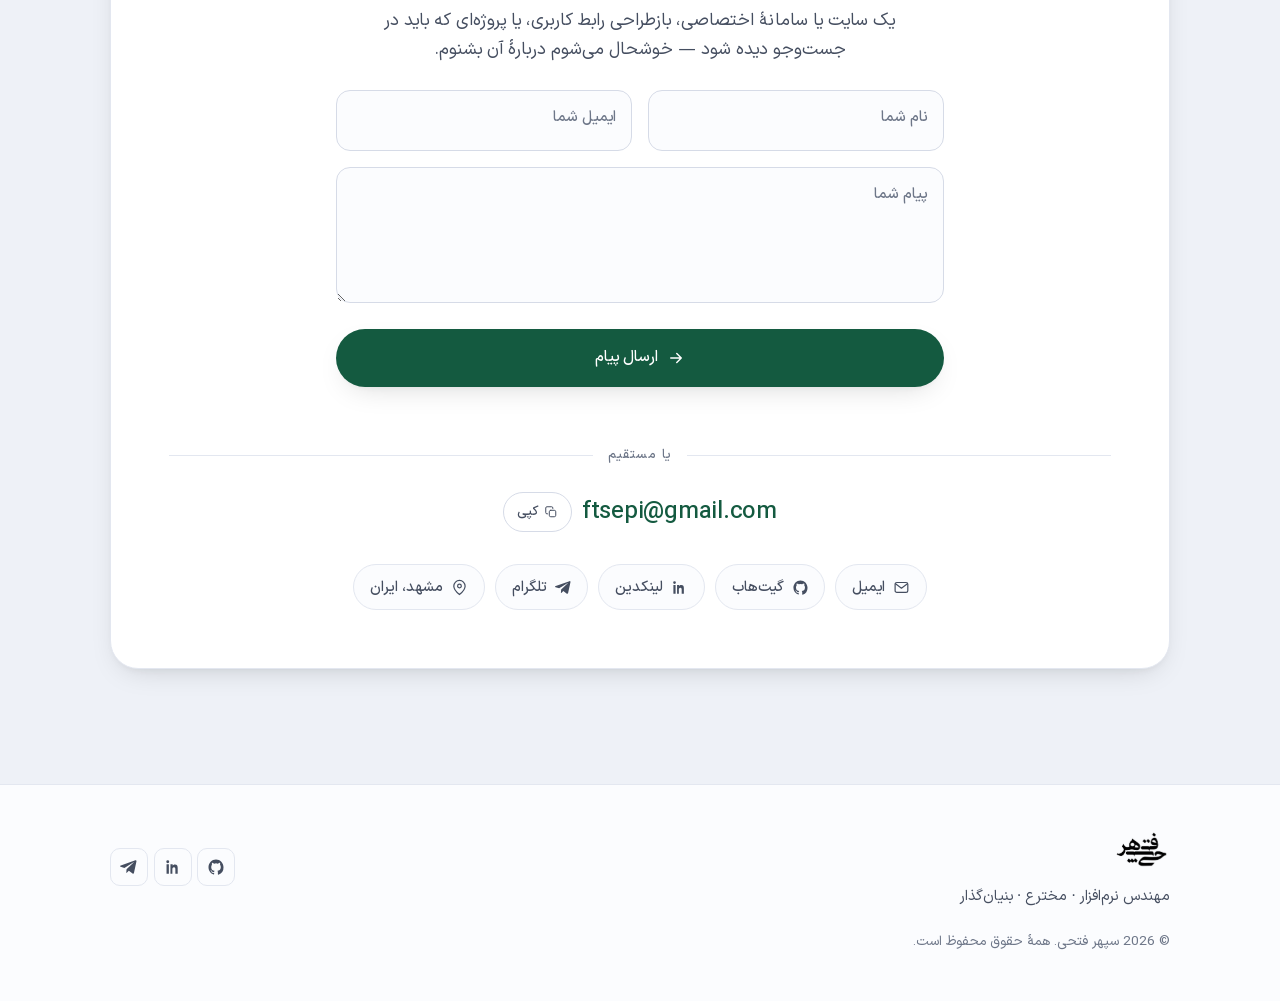
==== commit d26b83ce: "Update portfolio design, content, SEO and responsive layout" ====
--- a/index.html
+++ b/index.html
@@ -3,28 +3,27 @@
 <head>
   <meta charset="utf-8" />
   <meta name="viewport" content="width=device-width, initial-scale=1" />
-  <title>Sepehr Fathi — Deep-Tech Founder & Senior Software Engineer</title>
-  <meta name="description" content="Sepehr Fathi — deep-tech founder & senior software engineer. Applied AI, computer vision, geospatial intelligence, bioinformatics. Offline-first, sovereign, honest engineering." />
-  <link rel="canonical" href="https://sep.onwebs.dev/fa/" />
-  <link rel="alternate" hreflang="fa" href="https://sep.onwebs.dev/fa/" />
-  <link rel="alternate" hreflang="en" href="https://sep.onwebs.dev/en/" />
-  <link rel="alternate" hreflang="ar" href="https://sep.onwebs.dev/ar/" />
-  <link rel="alternate" hreflang="zh-Hans" href="https://sep.onwebs.dev/zh/" />
-  <link rel="alternate" hreflang="ru" href="https://sep.onwebs.dev/ru/" />
-  <link rel="alternate" hreflang="es" href="https://sep.onwebs.dev/es/" />
-  <link rel="alternate" hreflang="nb-NO" href="https://sep.onwebs.dev/no/" />
-  <link rel="alternate" hreflang="x-default" href="https://sep.onwebs.dev/fa/" />
+  <title>سپهر فتحی | رزومه مهندس نرم‌افزار، هوش مصنوعی و مخترع</title>
+  <meta name="keywords" content="سپهر فتحی, سپهر, Sepehr Fathi, Sepehr, سپهر فتحی بردسکن, بردسکن, اپ بردسکن, سوپراپلیکیشن شهروندی بردسکن, رزومه سپهر فتحی, رزومه شخصی, نمونه کار, مهندس نرم افزار, هوش مصنوعی, برنامه نویس" />
+  <meta name="description" content="رزومه و نمونه‌کارهای سپهر فتحی (Sepehr Fathi)، مهندس نرم‌افزار، مخترع و برنامه‌نویس ارشد سوپراپلیکیشن شهروندی بردسکن." />
+  <link rel="canonical" href="https://sep.onwebs.ir/fa/" />
+  <link rel="alternate" hreflang="fa" href="https://sep.onwebs.ir/fa/" />
+  <link rel="alternate" hreflang="en" href="https://sep.onwebs.ir/en/" />
+  <link rel="alternate" hreflang="ar" href="https://sep.onwebs.ir/ar/" />
+  <link rel="alternate" hreflang="zh-Hans" href="https://sep.onwebs.ir/zh/" />
+  <link rel="alternate" hreflang="ru" href="https://sep.onwebs.ir/ru/" />
+  <link rel="alternate" hreflang="es" href="https://sep.onwebs.ir/es/" />
+  <link rel="alternate" hreflang="nb-NO" href="https://sep.onwebs.ir/no/" />
+  <link rel="alternate" hreflang="x-default" href="https://sep.onwebs.ir/fa/" />
   <link rel="icon" type="image/png" href="favicon.png" />
   <meta http-equiv="refresh" content="0; url=./fa/" />
   <style>body{font-family:system-ui,-apple-system,Segoe UI,Roboto,sans-serif;background:#fcfcfb;color:#0c0f0e;display:grid;place-items:center;min-height:100vh;margin:0;text-align:center;padding:2rem}@media(prefers-color-scheme:dark){body{background:#080a0a;color:#ecf1ef}}h1{font-size:1.4rem;font-weight:800;margin:0 0 .3rem}p{color:#717b79;margin:0 0 1.5rem}</style>
-  <script>
-    (function(){var m={"fa":"fa","en":"en","ar":"ar","zh":"zh","ru":"ru","es":"es","nb":"no"};var l=(navigator.language||"en").toLowerCase().split("-")[0];
-    var t=m[l]||"fa";location.replace("./"+t+"/");})();
-  </script>
+  <script>location.replace("./fa/");</script>
+  <script id="website-jsonld" type="application/ld+json">{"@context":"https://schema.org","@type":"WebSite","name":"سپهر فتحی","alternateName":["Sepehr Fathi","سپهر","sep.onwebs.ir"],"url":"https://sep.onwebs.ir/"}</script>
 </head>
 <body>
-  <h1>Sepehr Fathi</h1>
-  <p>Deep-tech founder &amp; senior software engineer</p>
+  <h1>سپهر فتحی</h1>
+  <p>مهندس نرم‌افزار · مخترع · بنیان‌گذار</p>
   <div><a href="./fa/" hreflang="fa" style="display:inline-block;margin:.3rem .5rem;padding:.5rem .9rem;border:1px solid #ccc;border-radius:999px;color:inherit;text-decoration:none">فارسی</a><a href="./en/" hreflang="en" style="display:inline-block;margin:.3rem .5rem;padding:.5rem .9rem;border:1px solid #ccc;border-radius:999px;color:inherit;text-decoration:none">English</a><a href="./ar/" hreflang="ar" style="display:inline-block;margin:.3rem .5rem;padding:.5rem .9rem;border:1px solid #ccc;border-radius:999px;color:inherit;text-decoration:none">العربية</a><a href="./zh/" hreflang="zh-Hans" style="display:inline-block;margin:.3rem .5rem;padding:.5rem .9rem;border:1px solid #ccc;border-radius:999px;color:inherit;text-decoration:none">简体中文</a><a href="./ru/" hreflang="ru" style="display:inline-block;margin:.3rem .5rem;padding:.5rem .9rem;border:1px solid #ccc;border-radius:999px;color:inherit;text-decoration:none">Русский</a><a href="./es/" hreflang="es" style="display:inline-block;margin:.3rem .5rem;padding:.5rem .9rem;border:1px solid #ccc;border-radius:999px;color:inherit;text-decoration:none">Español</a><a href="./no/" hreflang="nb-NO" style="display:inline-block;margin:.3rem .5rem;padding:.5rem .9rem;border:1px solid #ccc;border-radius:999px;color:inherit;text-decoration:none">Norsk</a></div>
 </body>
 </html>
